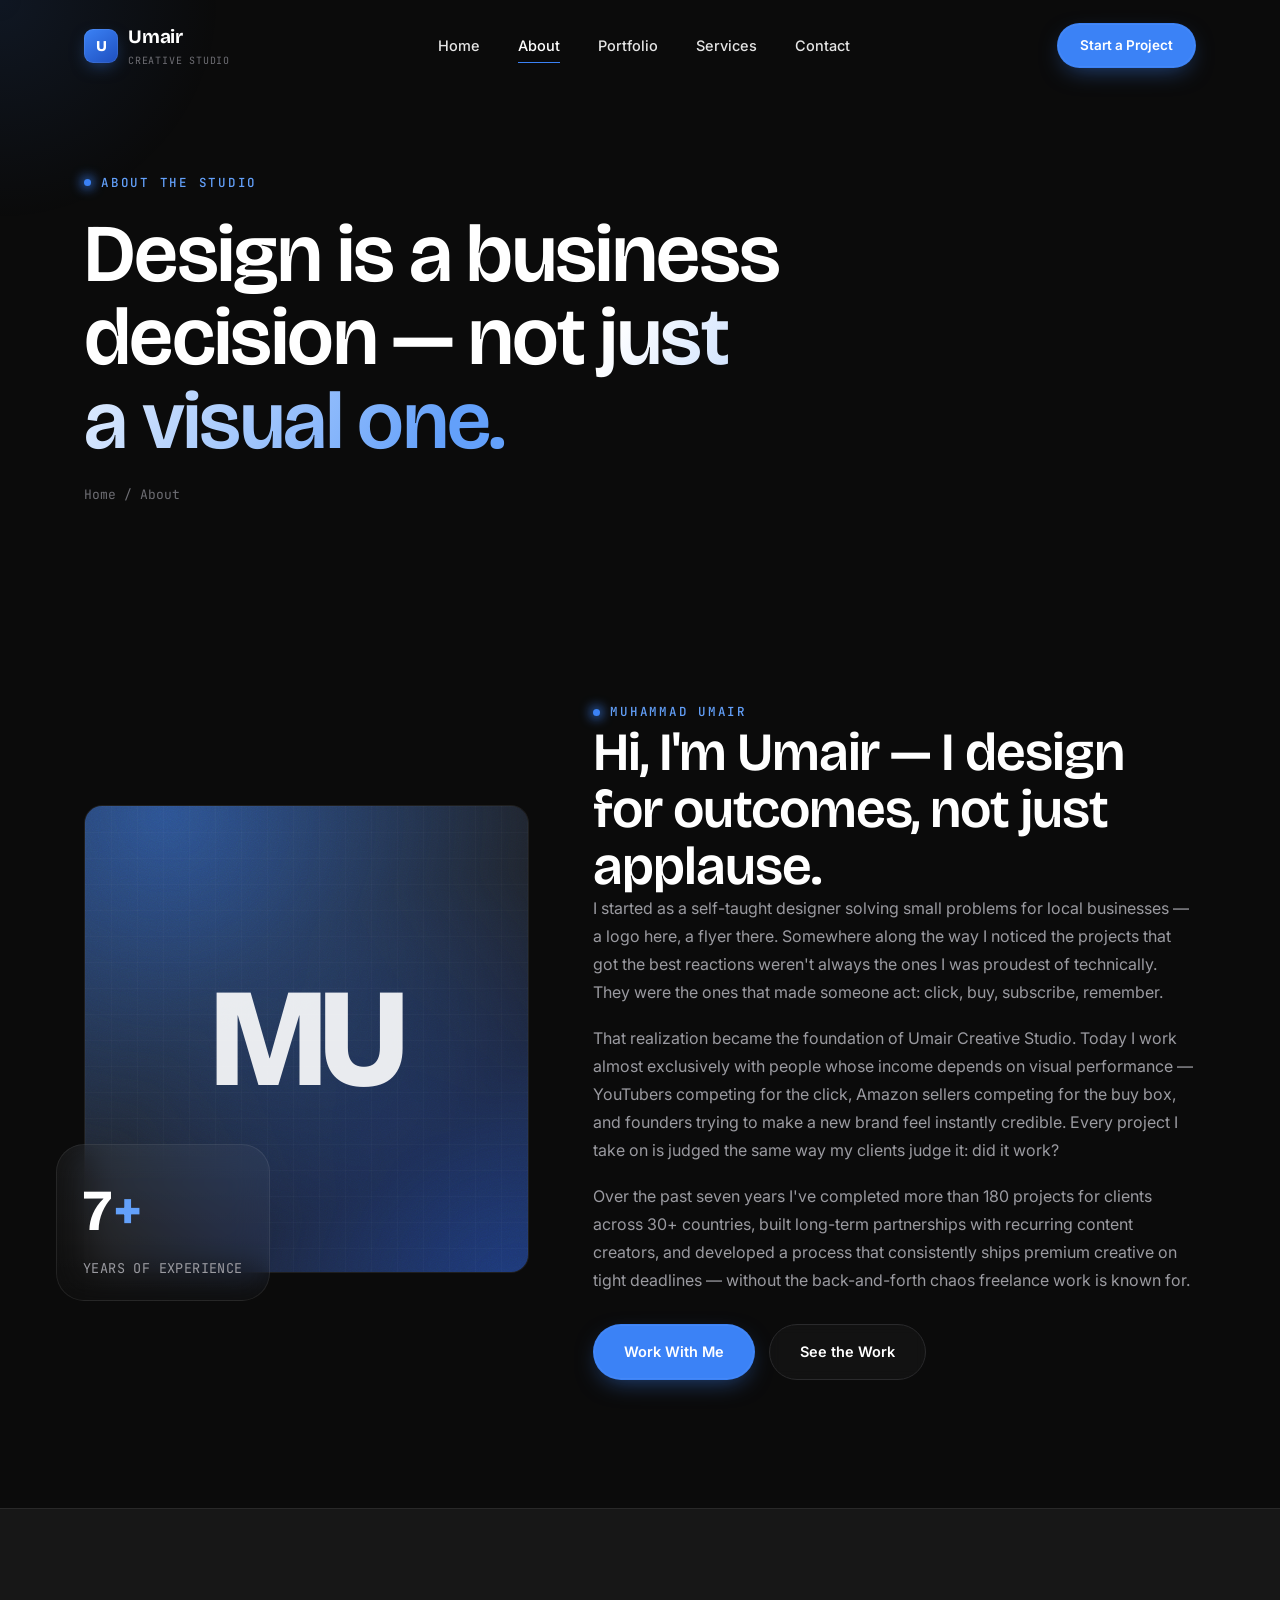
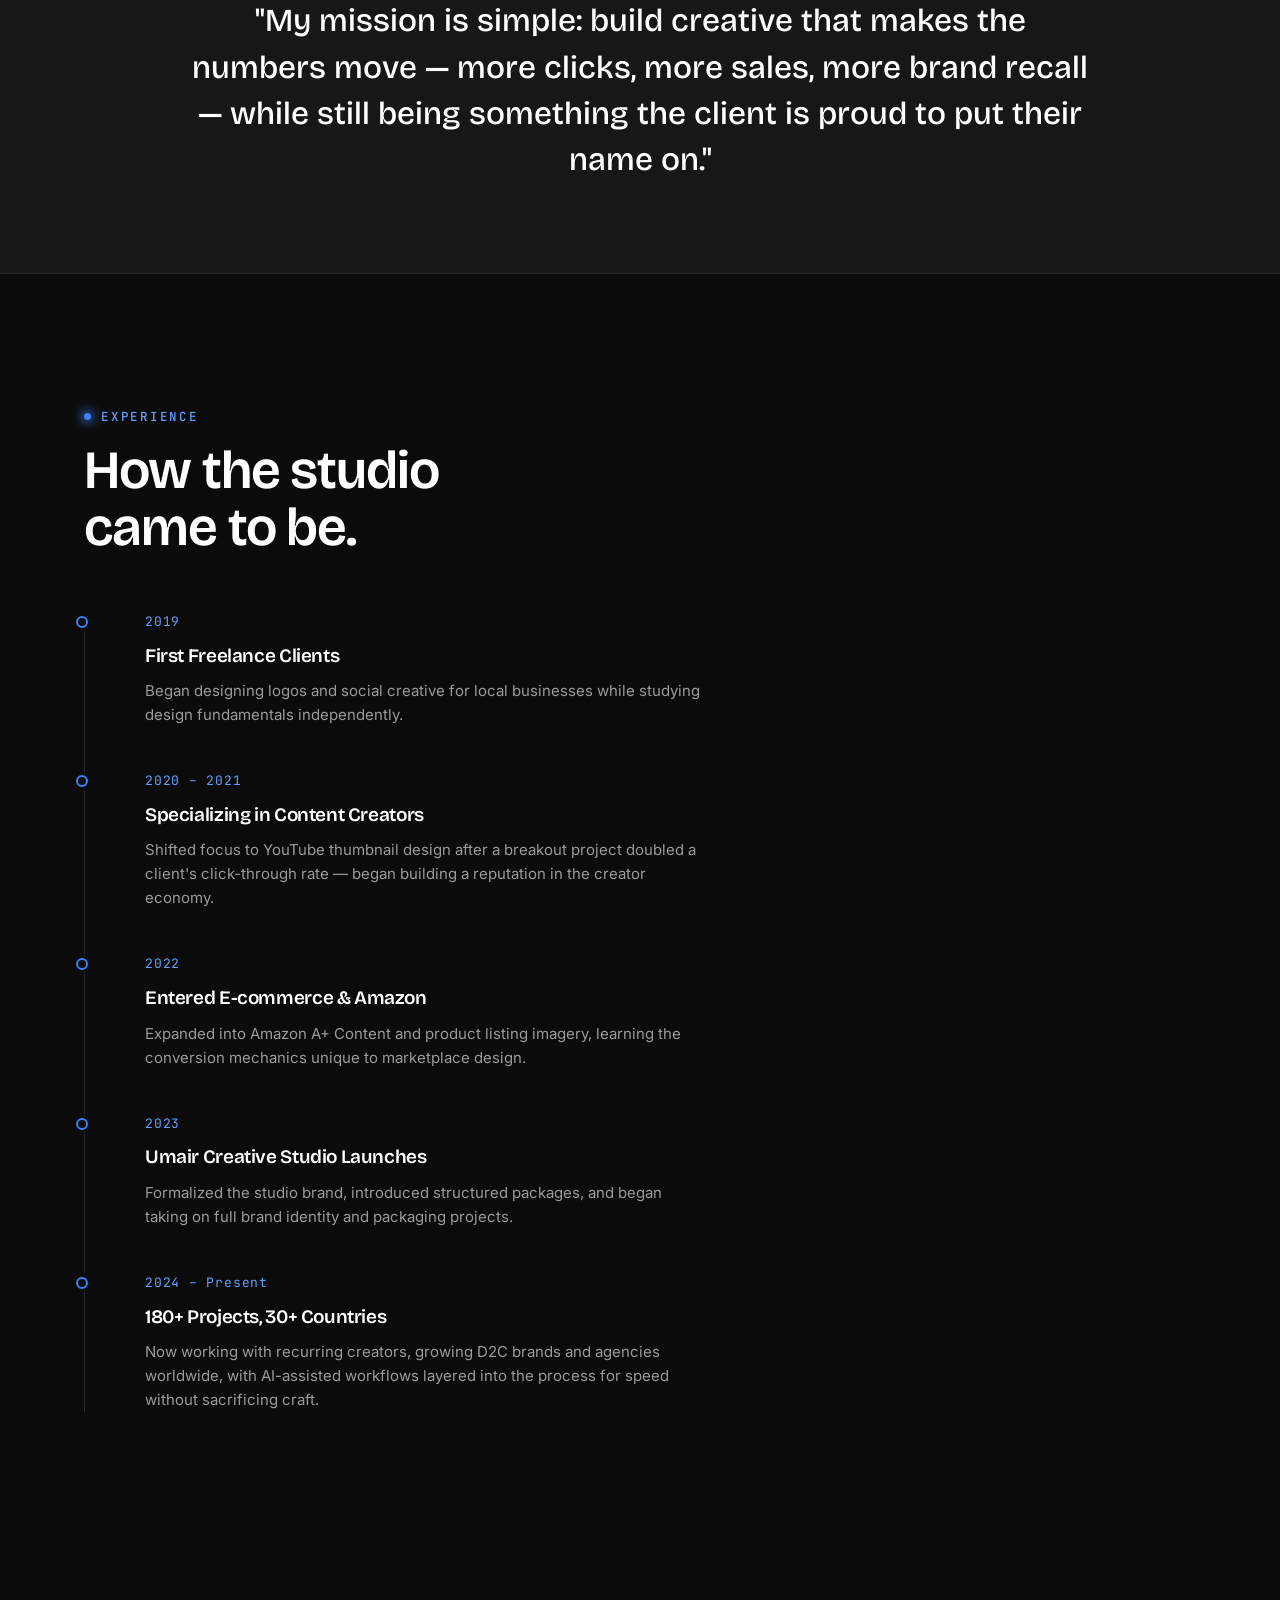
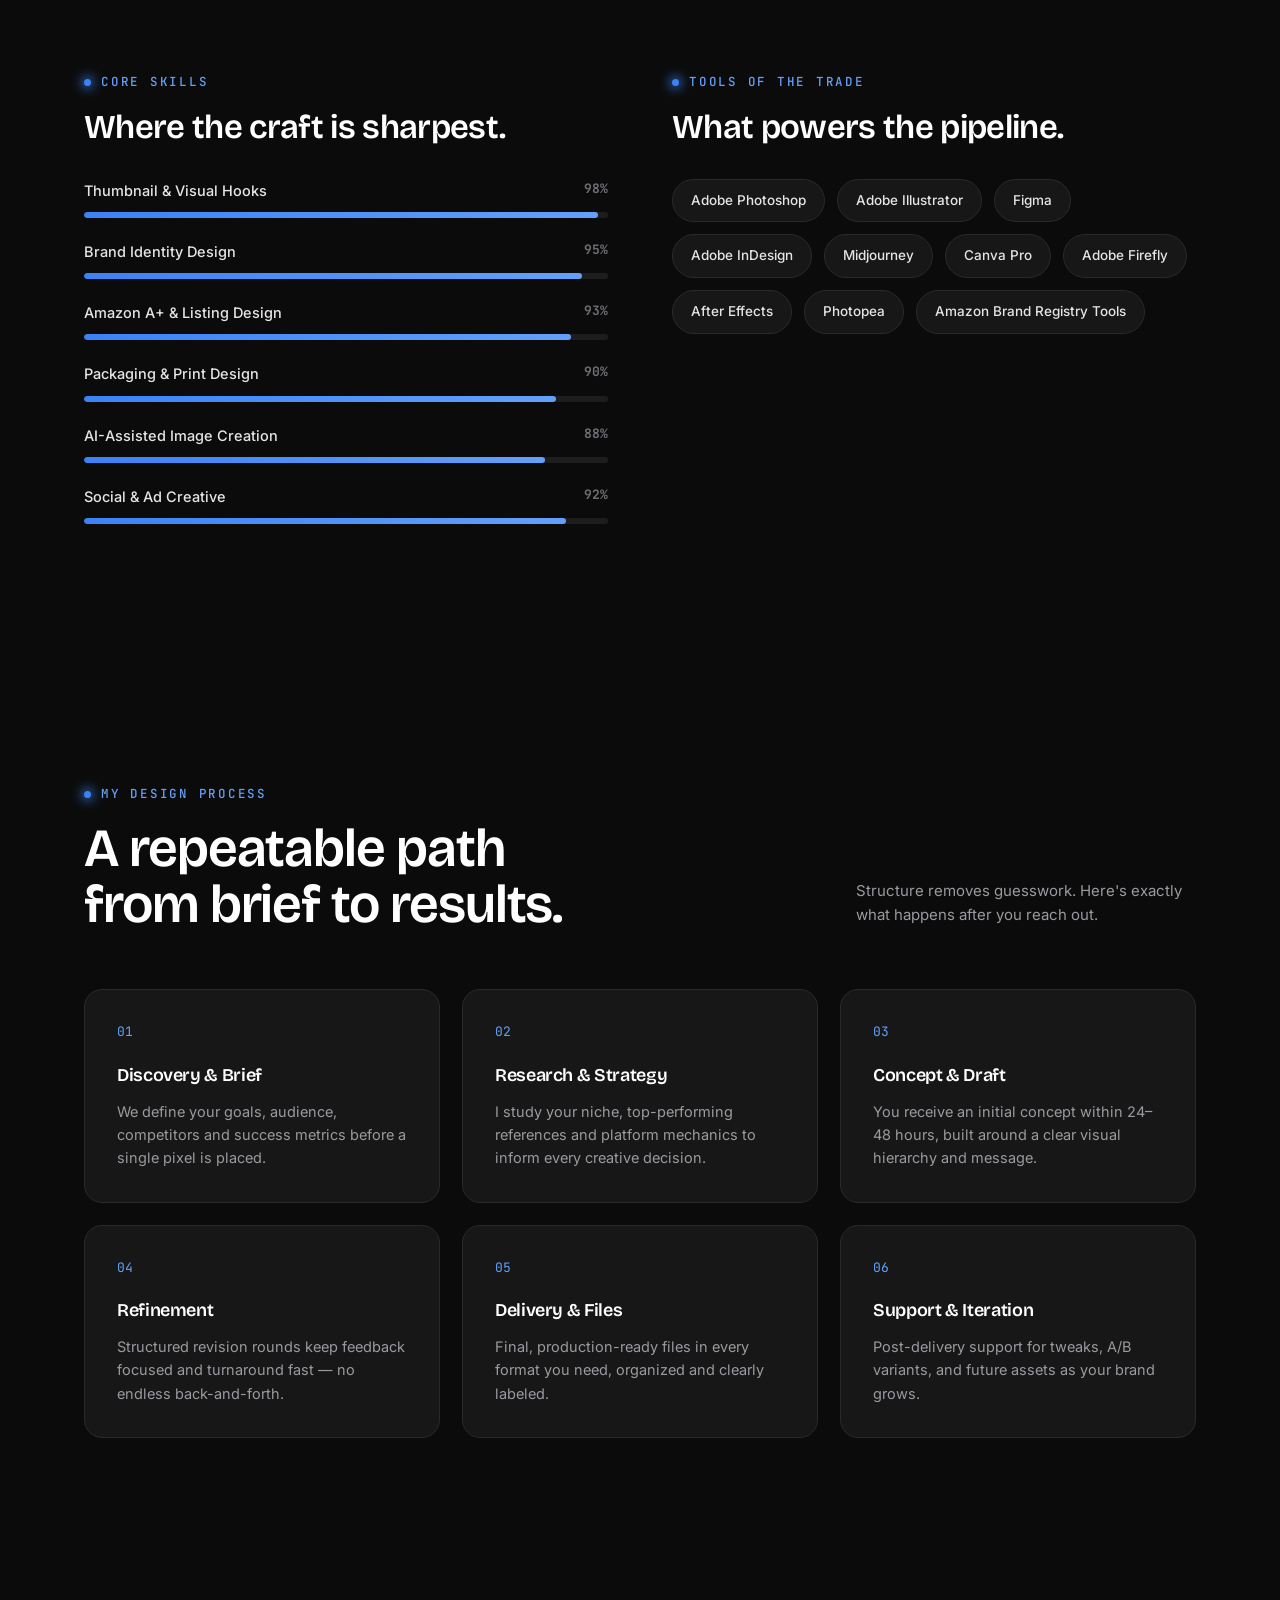
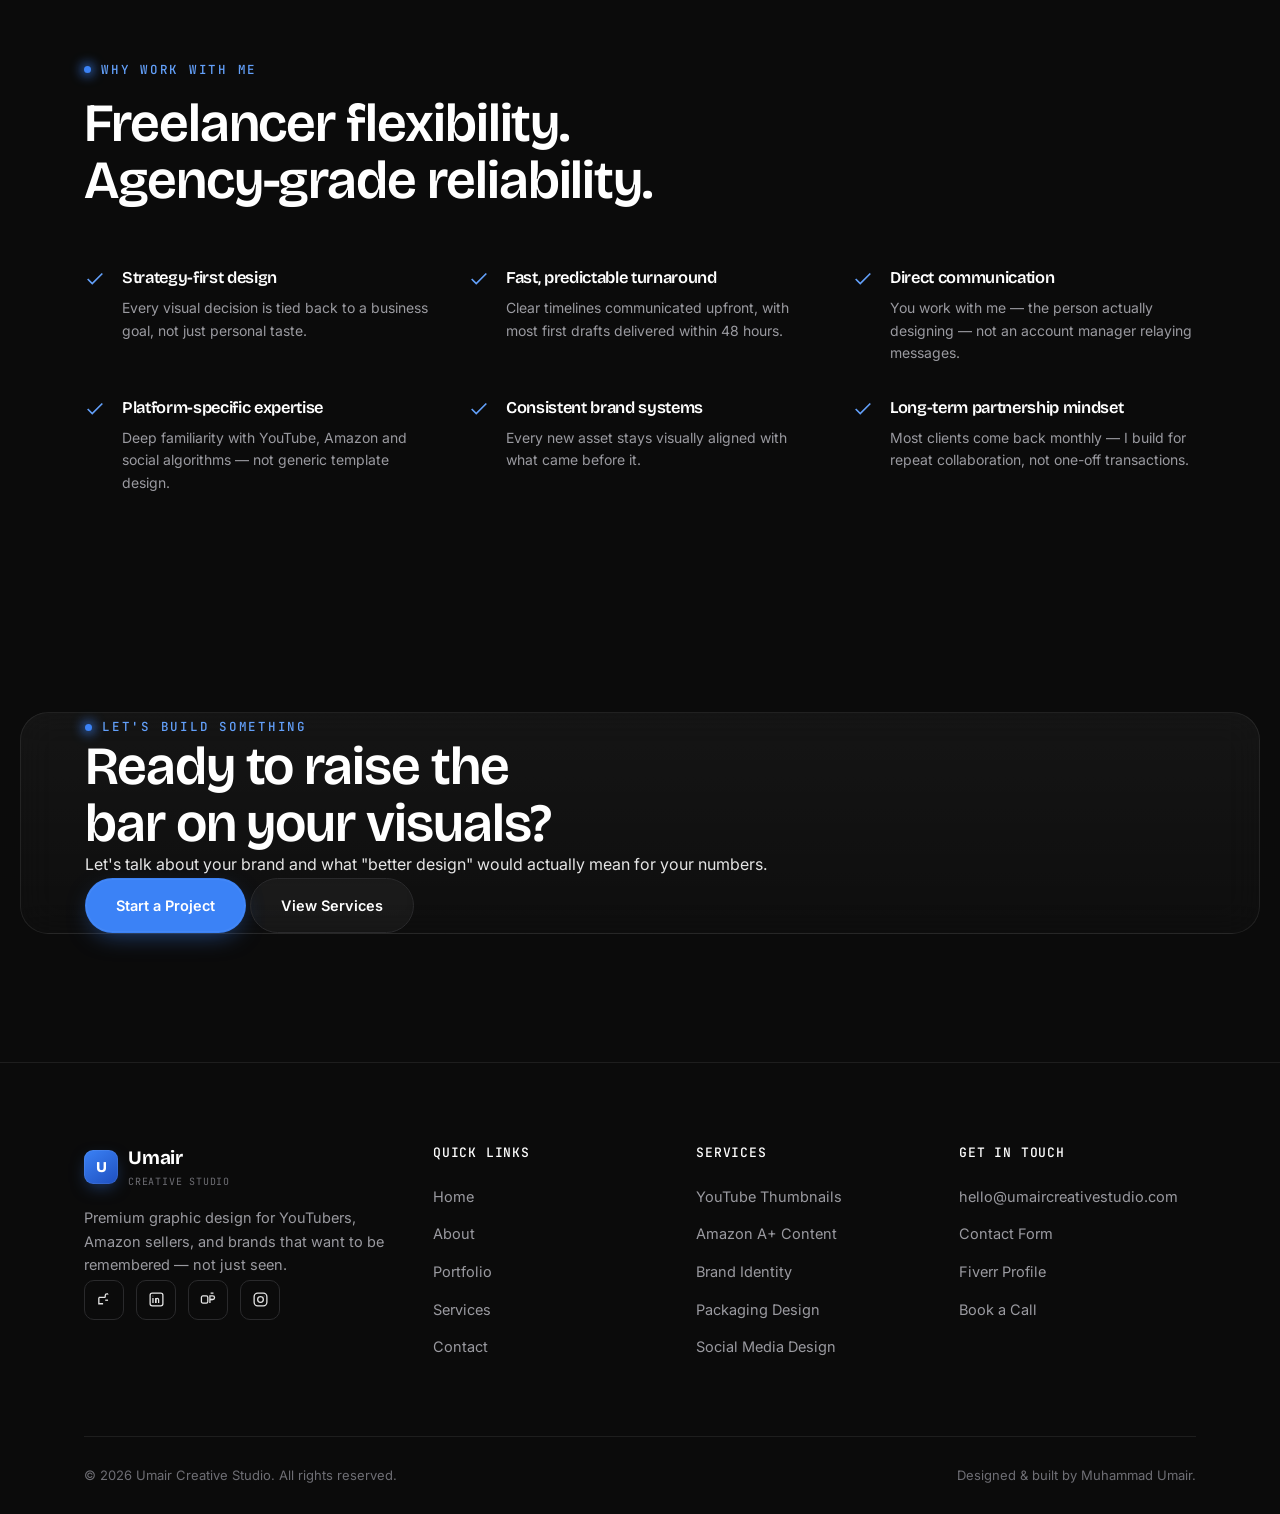
==== about.html @ 8aa2cf21 "Add files via upload" ====
<!DOCTYPE html>
<html lang="en">
<head>
<meta charset="UTF-8">
<meta name="viewport" content="width=device-width, initial-scale=1.0">
<title>About Muhammad Umair — Creative Graphic Designer | Umair Creative Studio</title>
<meta name="description" content="Meet Muhammad Umair, founder of Umair Creative Studio. Learn about his design philosophy, process, tools, and why brands, YouTubers and Amazon sellers trust him with their visual identity.">
<link rel="canonical" href="https://umaircreativestudio.com/about.html">
<meta property="og:type" content="profile">
<meta property="og:title" content="About Muhammad Umair — Umair Creative Studio">
<meta property="og:description" content="The story, process and principles behind Umair Creative Studio.">
<meta property="og:url" content="https://umaircreativestudio.com/about.html">
<meta name="twitter:card" content="summary_large_image">

<link rel="icon" href="data:image/svg+xml,<svg xmlns=%22http://www.w3.org/2000/svg%22 viewBox=%220 0 100 100%22><rect width=%22100%22 height=%22100%22 rx=%2222%22 fill=%22%230B0B0B%22/><text x=%2250%22 y=%2266%22 font-size=%2255%22 fill=%22%233B82F6%22 font-family=%22sans-serif%22 font-weight=%22800%22 text-anchor=%22middle%22>U</text></svg>">

<link rel="stylesheet" href="css/base.css">
<noscript><style>.reveal{opacity:1!important;transform:none!important;}</style></noscript>

<link rel="stylesheet" href="css/components.css">
<link rel="stylesheet" href="css/art.css">
<link rel="stylesheet" href="css/about.css">

<script type="application/ld+json">
{
  "@context": "https://schema.org",
  "@type": "Person",
  "name": "Muhammad Umair",
  "jobTitle": "Creative Graphic Designer",
  "worksFor": { "@type": "Organization", "name": "Umair Creative Studio" },
  "url": "https://umaircreativestudio.com/about.html"
}
</script>
</head>
<body>

<div class="preloader"><div class="preloader-mark">UMAIR<div class="preloader-bar"></div></div></div>
<div class="cursor-glow" aria-hidden="true"></div>

<header class="nav">
  <div class="container nav-inner">
    <a href="index.html" class="brand"><span class="brand-mark">U</span><span>Umair<small>CREATIVE STUDIO</small></span></a>
    <nav class="nav-links">
      <a href="index.html">Home</a>
      <a href="about.html" class="active">About</a>
      <a href="portfolio.html">Portfolio</a>
      <a href="services.html">Services</a>
      <a href="contact.html">Contact</a>
    </nav>
    <div class="nav-cta">
      <a href="contact.html" class="btn btn-primary btn-sm magnetic">Start a Project</a>
      <button class="nav-burger" aria-label="Open menu">
        <svg viewBox="0 0 24 24" fill="none" stroke="currentColor" stroke-width="2" width="20" height="20"><line x1="3" y1="6" x2="21" y2="6"/><line x1="3" y1="12" x2="21" y2="12"/><line x1="3" y1="18" x2="21" y2="18"/></svg>
      </button>
    </div>
  </div>
</header>

<div class="mnav">
  <button class="mnav-close" aria-label="Close menu"><svg viewBox="0 0 24 24" fill="none" stroke="currentColor" stroke-width="2" width="18" height="18"><line x1="4" y1="4" x2="20" y2="20"/><line x1="20" y1="4" x2="4" y2="20"/></svg></button>
  <a href="index.html">Home</a>
  <a href="about.html">About</a>
  <a href="portfolio.html">Portfolio</a>
  <a href="services.html">Services</a>
  <a href="contact.html">Contact</a>
  <div class="mnav-foot"><a href="contact.html" class="btn btn-primary">Start a Project</a></div>
</div>

<!-- ============ PAGE HERO ============ -->
<section class="page-hero">
  <div class="container">
    <div class="eyebrow reveal">About the Studio</div>
    <h1 class="display-1 reveal reveal-delay-1">Design is a business<br>decision <span class="grad-text">— not just<br>a visual one.</span></h1>
    <div class="breadcrumb"><a href="index.html">Home</a><span>/</span><span>About</span></div>
  </div>
</section>

<!-- ============ BIO ============ -->
<section class="section bio-section">
  <div class="container bio-grid">
    <div class="bio-visual reveal">
      <div class="bio-frame art art-blue" data-tilt>
        <div class="art-grid"></div><div class="art-noise"></div>
        <div class="bio-mono">MU</div>
      </div>
      <div class="bio-badge glass">
        <div class="stat-num">7<span>+</span></div>
        <div class="stat-label">YEARS OF EXPERIENCE</div>
      </div>
    </div>
    <div class="bio-copy">
      <div class="eyebrow reveal">Muhammad Umair</div>
      <h2 class="display-2 reveal reveal-delay-1">Hi, I'm Umair — I design<br>for outcomes, not just applause.</h2>
      <p class="reveal reveal-delay-2">I started as a self-taught designer solving small problems for local businesses — a logo here, a flyer there. Somewhere along the way I noticed the projects that got the best reactions weren't always the ones I was proudest of technically. They were the ones that made someone act: click, buy, subscribe, remember.</p>
      <p class="reveal reveal-delay-2">That realization became the foundation of Umair Creative Studio. Today I work almost exclusively with people whose income depends on visual performance — YouTubers competing for the click, Amazon sellers competing for the buy box, and founders trying to make a new brand feel instantly credible. Every project I take on is judged the same way my clients judge it: did it work?</p>
      <p class="reveal reveal-delay-3">Over the past seven years I've completed more than 180 projects for clients across 30+ countries, built long-term partnerships with recurring content creators, and developed a process that consistently ships premium creative on tight deadlines — without the back-and-forth chaos freelance work is known for.</p>
      <div class="bio-cta reveal reveal-delay-3">
        <a href="contact.html" class="btn btn-primary magnetic">Work With Me</a>
        <a href="portfolio.html" class="btn btn-ghost magnetic">See the Work</a>
      </div>
    </div>
  </div>
</section>

<!-- ============ MISSION ============ -->
<section class="section-tight mission-band">
  <div class="container">
    <p class="mission-quote reveal">"My mission is simple: build creative that makes the numbers move — more clicks, more sales, more brand recall — while still being something the client is proud to put their name on."</p>
  </div>
</section>

<!-- ============ EXPERIENCE TIMELINE ============ -->
<section class="section">
  <div class="container">
    <div class="head-row">
      <div class="head-copy">
        <div class="eyebrow reveal">Experience</div>
        <h2 class="display-2 reveal">How the studio<br>came to be.</h2>
      </div>
    </div>
    <div class="timeline">
      <div class="tl-item reveal">
        <div class="tl-year">2019</div>
        <div class="tl-body"><h4>First Freelance Clients</h4><p>Began designing logos and social creative for local businesses while studying design fundamentals independently.</p></div>
      </div>
      <div class="tl-item reveal reveal-delay-1">
        <div class="tl-year">2020 – 2021</div>
        <div class="tl-body"><h4>Specializing in Content Creators</h4><p>Shifted focus to YouTube thumbnail design after a breakout project doubled a client's click-through rate — began building a reputation in the creator economy.</p></div>
      </div>
      <div class="tl-item reveal reveal-delay-2">
        <div class="tl-year">2022</div>
        <div class="tl-body"><h4>Entered E-commerce &amp; Amazon</h4><p>Expanded into Amazon A+ Content and product listing imagery, learning the conversion mechanics unique to marketplace design.</p></div>
      </div>
      <div class="tl-item reveal reveal-delay-3">
        <div class="tl-year">2023</div>
        <div class="tl-body"><h4>Umair Creative Studio Launches</h4><p>Formalized the studio brand, introduced structured packages, and began taking on full brand identity and packaging projects.</p></div>
      </div>
      <div class="tl-item reveal">
        <div class="tl-year">2024 – Present</div>
        <div class="tl-body"><h4>180+ Projects, 30+ Countries</h4><p>Now working with recurring creators, growing D2C brands and agencies worldwide, with AI-assisted workflows layered into the process for speed without sacrificing craft.</p></div>
      </div>
    </div>
  </div>
</section>

<!-- ============ SKILLS ============ -->
<section class="section skills-section">
  <div class="container skills-grid">
    <div class="reveal">
      <div class="eyebrow">Core Skills</div>
      <h2 class="display-3" style="margin-top:14px;">Where the craft is sharpest.</h2>
      <div class="skill-bars">
        <div class="skill-row"><span>Thumbnail &amp; Visual Hooks</span><b>98%</b><div class="bar-track"><div class="bar-fill" data-bar="98"></div></div></div>
        <div class="skill-row"><span>Brand Identity Design</span><b>95%</b><div class="bar-track"><div class="bar-fill" data-bar="95"></div></div></div>
        <div class="skill-row"><span>Amazon A+ &amp; Listing Design</span><b>93%</b><div class="bar-track"><div class="bar-fill" data-bar="93"></div></div></div>
        <div class="skill-row"><span>Packaging &amp; Print Design</span><b>90%</b><div class="bar-track"><div class="bar-fill" data-bar="90"></div></div></div>
        <div class="skill-row"><span>AI-Assisted Image Creation</span><b>88%</b><div class="bar-track"><div class="bar-fill" data-bar="88"></div></div></div>
        <div class="skill-row"><span>Social &amp; Ad Creative</span><b>92%</b><div class="bar-track"><div class="bar-fill" data-bar="92"></div></div></div>
      </div>
    </div>
    <div class="reveal reveal-delay-1">
      <div class="eyebrow">Tools of the Trade</div>
      <h2 class="display-3" style="margin-top:14px;">What powers the pipeline.</h2>
      <div class="tools-grid">
        <div class="tool-pill">Adobe Photoshop</div>
        <div class="tool-pill">Adobe Illustrator</div>
        <div class="tool-pill">Figma</div>
        <div class="tool-pill">Adobe InDesign</div>
        <div class="tool-pill">Midjourney</div>
        <div class="tool-pill">Canva Pro</div>
        <div class="tool-pill">Adobe Firefly</div>
        <div class="tool-pill">After Effects</div>
        <div class="tool-pill">Photopea</div>
        <div class="tool-pill">Amazon Brand Registry Tools</div>
      </div>
    </div>
  </div>
</section>

<!-- ============ PROCESS ============ -->
<section class="section process-section">
  <div class="container">
    <div class="head-row">
      <div class="head-copy">
        <div class="eyebrow reveal">My Design Process</div>
        <h2 class="display-2 reveal">A repeatable path<br>from brief to results.</h2>
      </div>
      <p class="head-side reveal">Structure removes guesswork. Here's exactly what happens after you reach out.</p>
    </div>
    <div class="process-grid">
      <div class="process-card reveal">
        <div class="process-num">01</div>
        <h4>Discovery &amp; Brief</h4>
        <p>We define your goals, audience, competitors and success metrics before a single pixel is placed.</p>
      </div>
      <div class="process-card reveal reveal-delay-1">
        <div class="process-num">02</div>
        <h4>Research &amp; Strategy</h4>
        <p>I study your niche, top-performing references and platform mechanics to inform every creative decision.</p>
      </div>
      <div class="process-card reveal reveal-delay-2">
        <div class="process-num">03</div>
        <h4>Concept &amp; Draft</h4>
        <p>You receive an initial concept within 24–48 hours, built around a clear visual hierarchy and message.</p>
      </div>
      <div class="process-card reveal reveal-delay-3">
        <div class="process-num">04</div>
        <h4>Refinement</h4>
        <p>Structured revision rounds keep feedback focused and turnaround fast — no endless back-and-forth.</p>
      </div>
      <div class="process-card reveal">
        <div class="process-num">05</div>
        <h4>Delivery &amp; Files</h4>
        <p>Final, production-ready files in every format you need, organized and clearly labeled.</p>
      </div>
      <div class="process-card reveal reveal-delay-1">
        <div class="process-num">06</div>
        <h4>Support &amp; Iteration</h4>
        <p>Post-delivery support for tweaks, A/B variants, and future assets as your brand grows.</p>
      </div>
    </div>
  </div>
</section>

<!-- ============ WHY WORK WITH ME ============ -->
<section class="section-tight why-band">
  <div class="container">
    <div class="head-row">
      <div class="head-copy">
        <div class="eyebrow reveal">Why Work With Me</div>
        <h2 class="display-2 reveal">Freelancer flexibility.<br>Agency-grade reliability.</h2>
      </div>
    </div>
    <div class="why-grid">
      <div class="why-item reveal">
        <svg viewBox="0 0 24 24" fill="none" stroke="currentColor" stroke-width="1.8"><path d="M20 6L9 17l-5-5"/></svg>
        <div><h4>Strategy-first design</h4><p>Every visual decision is tied back to a business goal, not just personal taste.</p></div>
      </div>
      <div class="why-item reveal reveal-delay-1">
        <svg viewBox="0 0 24 24" fill="none" stroke="currentColor" stroke-width="1.8"><path d="M20 6L9 17l-5-5"/></svg>
        <div><h4>Fast, predictable turnaround</h4><p>Clear timelines communicated upfront, with most first drafts delivered within 48 hours.</p></div>
      </div>
      <div class="why-item reveal reveal-delay-2">
        <svg viewBox="0 0 24 24" fill="none" stroke="currentColor" stroke-width="1.8"><path d="M20 6L9 17l-5-5"/></svg>
        <div><h4>Direct communication</h4><p>You work with me — the person actually designing — not an account manager relaying messages.</p></div>
      </div>
      <div class="why-item reveal">
        <svg viewBox="0 0 24 24" fill="none" stroke="currentColor" stroke-width="1.8"><path d="M20 6L9 17l-5-5"/></svg>
        <div><h4>Platform-specific expertise</h4><p>Deep familiarity with YouTube, Amazon and social algorithms — not generic template design.</p></div>
      </div>
      <div class="why-item reveal reveal-delay-1">
        <svg viewBox="0 0 24 24" fill="none" stroke="currentColor" stroke-width="1.8"><path d="M20 6L9 17l-5-5"/></svg>
        <div><h4>Consistent brand systems</h4><p>Every new asset stays visually aligned with what came before it.</p></div>
      </div>
      <div class="why-item reveal reveal-delay-2">
        <svg viewBox="0 0 24 24" fill="none" stroke="currentColor" stroke-width="1.8"><path d="M20 6L9 17l-5-5"/></svg>
        <div><h4>Long-term partnership mindset</h4><p>Most clients come back monthly — I build for repeat collaboration, not one-off transactions.</p></div>
      </div>
    </div>
  </div>
</section>

<!-- ============ CONTACT CTA ============ -->
<section class="section cta-band">
  <div class="container cta-panel glass reveal">
    <div class="cta-panel-copy">
      <div class="eyebrow">Let's Build Something</div>
      <h2 class="display-2">Ready to raise the<br>bar on your visuals?</h2>
      <p>Let's talk about your brand and what "better design" would actually mean for your numbers.</p>
    </div>
    <div class="cta-panel-actions">
      <a href="contact.html" class="btn btn-primary magnetic">Start a Project</a>
      <a href="services.html" class="btn btn-ghost magnetic">View Services</a>
    </div>
  </div>
</section>

<footer class="footer">
  <div class="container">
    <div class="footer-top">
      <div class="footer-brand">
        <a href="index.html" class="brand"><span class="brand-mark">U</span><span>Umair<small>CREATIVE STUDIO</small></span></a>
        <p>Premium graphic design for YouTubers, Amazon sellers, and brands that want to be remembered — not just seen.</p>
        <div class="footer-social">
          <a href="#" class="social-btn" aria-label="Fiverr"><svg viewBox="0 0 24 24" fill="none" stroke="currentColor" stroke-width="1.8"><path d="M4 9h9M4 9v9h6"/><path d="M13 9V6.5A2.5 2.5 0 0 1 15.5 4H17"/><circle cx="17" cy="4.6" r="0.6" fill="currentColor" stroke="none"/><path d="M13 13h4"/></svg></a>
          <a href="#" class="social-btn" aria-label="LinkedIn"><svg viewBox="0 0 24 24" fill="none" stroke="currentColor" stroke-width="1.8"><rect x="3" y="3" width="18" height="18" rx="3"/><line x1="7" y1="10" x2="7" y2="17"/><circle cx="7" cy="7" r="0.6" fill="currentColor" stroke="none"/><path d="M11 17v-4.5a2 2 0 0 1 4 0V17"/><line x1="11" y1="10" x2="11" y2="17"/></svg></a>
          <a href="#" class="social-btn" aria-label="Behance"><svg viewBox="0 0 24 24" fill="none" stroke="currentColor" stroke-width="1.8"><rect x="2" y="7" width="9" height="10" rx="2"/><path d="M14 17V7h4a2.5 2.5 0 0 1 0 5h-4"/><path d="M14 12h3.5"/><path d="M15 3h4"/></svg></a>
          <a href="#" class="social-btn" aria-label="Instagram"><svg viewBox="0 0 24 24" fill="none" stroke="currentColor" stroke-width="1.8"><rect x="3" y="3" width="18" height="18" rx="5"/><circle cx="12" cy="12" r="4"/><circle cx="17" cy="7" r="0.6" fill="currentColor" stroke="none"/></svg></a>
        </div>
      </div>
      <div>
        <h5>Quick Links</h5>
        <ul class="footer-links">
          <li><a href="index.html">Home</a></li>
          <li><a href="about.html">About</a></li>
          <li><a href="portfolio.html">Portfolio</a></li>
          <li><a href="services.html">Services</a></li>
          <li><a href="contact.html">Contact</a></li>
        </ul>
      </div>
      <div>
        <h5>Services</h5>
        <ul class="footer-links">
          <li><a href="services.html#thumbnails">YouTube Thumbnails</a></li>
          <li><a href="services.html#aplus">Amazon A+ Content</a></li>
          <li><a href="services.html#identity">Brand Identity</a></li>
          <li><a href="services.html#packaging">Packaging Design</a></li>
          <li><a href="services.html#social">Social Media Design</a></li>
        </ul>
      </div>
      <div>
        <h5>Get in Touch</h5>
        <ul class="footer-links">
          <li><a href="mailto:hello@umaircreativestudio.com">hello@umaircreativestudio.com</a></li>
          <li><a href="contact.html">Contact Form</a></li>
          <li><a href="#">Fiverr Profile</a></li>
          <li><a href="#">Book a Call</a></li>
        </ul>
      </div>
    </div>
    <div class="footer-bottom">
      <p>© 2026 Umair Creative Studio. All rights reserved.</p>
      <p>Designed &amp; built by Muhammad Umair.</p>
    </div>
  </div>
</footer>

<button class="to-top" aria-label="Back to top"><svg viewBox="0 0 24 24" fill="none" stroke="currentColor" stroke-width="2"><line x1="12" y1="19" x2="12" y2="5"/><polyline points="5 12 12 5 19 12"/></svg></button>

<script src="js/main.js"></script>
</body>
</html>
---- css/base.css ----
/* ============================================================
   UMAIR CREATIVE STUDIO — DESIGN SYSTEM
   Tokens, resets, typography, shared primitives
   ============================================================ */

@import url('https://fonts.googleapis.com/css2?family=Bricolage+Grotesque:opsz,wght@12..96,400;12..96,500;12..96,600;12..96,700;12..96,800&family=Inter:wght@400;500;600;700&family=JetBrains+Mono:wght@400;500&display=swap');

:root{
  /* --- Brand palette (brief-specified) --- */
  --black: #0B0B0B;
  --surface: #171717;
  --surface-2: #1D1D1E;
  --surface-3: #232325;
  --line: #2A2A2C;
  --line-soft: rgba(255,255,255,0.08);
  --accent: #3B82F6;
  --accent-light: #63A0FA;
  --accent-dim: rgba(59,130,246,0.16);
  --white: #FFFFFF;
  --gray: #E5E5E5;
  --muted: #9A9AA0;
  --muted-2: #6E6E74;

  /* --- Type --- */
  --f-display: 'Bricolage Grotesque', 'Inter', sans-serif;
  --f-body: 'Inter', -apple-system, BlinkMacSystemFont, sans-serif;
  --f-mono: 'JetBrains Mono', monospace;

  /* --- Motion --- */
  --ease: cubic-bezier(0.16, 1, 0.3, 1);
  --ease-soft: cubic-bezier(0.4, 0, 0.2, 1);
  --dur-fast: 0.25s;
  --dur-med: 0.55s;
  --dur-slow: 0.9s;

  /* --- Layout --- */
  --container: 1240px;
  --gutter: clamp(24px, 5vw, 72px);
  --radius-s: 10px;
  --radius-m: 18px;
  --radius-l: 28px;
}

*, *::before, *::after{ box-sizing: border-box; }
html{ scroll-behavior: smooth; }
html.no-smooth{ scroll-behavior: auto; }

body{
  margin:0;
  background: var(--black);
  color: var(--gray);
  font-family: var(--f-body);
  font-size: 16px;
  line-height: 1.6;
  -webkit-font-smoothing: antialiased;
  -moz-osx-font-smoothing: grayscale;
  overflow-x: hidden;
}

img, svg{ display:block; max-width:100%; }
a{ color:inherit; text-decoration:none; }
ul, li{ list-style:none; margin:0; padding:0; }
button{ font-family:inherit; cursor:pointer; }
input, textarea, select{ font-family:inherit; }

h1,h2,h3,h4,h5{
  font-family: var(--f-display);
  color: var(--white);
  margin: 0;
  font-weight: 600;
  letter-spacing: -0.02em;
}

p{ margin:0; }

::selection{ background: var(--accent); color: var(--white); }

::-webkit-scrollbar{ width:10px; }
::-webkit-scrollbar-track{ background: var(--black); }
::-webkit-scrollbar-thumb{ background: var(--surface-3); border-radius:10px; }
::-webkit-scrollbar-thumb:hover{ background: var(--accent); }

:focus-visible{
  outline: 2px solid var(--accent);
  outline-offset: 3px;
  border-radius: 4px;
}

.container{
  width: 100%;
  max-width: var(--container);
  margin: 0 auto;
  padding: 0 var(--gutter);
}

.eyebrow{
  font-family: var(--f-mono);
  font-size: 12.5px;
  letter-spacing: 0.14em;
  text-transform: uppercase;
  color: var(--accent-light);
  display: inline-flex;
  align-items: center;
  gap: 10px;
  font-weight: 500;
}
.eyebrow::before{
  content:'';
  width: 7px; height: 7px;
  border-radius: 50%;
  background: var(--accent);
  box-shadow: 0 0 12px 2px var(--accent);
}

.section{ padding: clamp(80px, 10vw, 140px) 0; position: relative; }
.section-tight{ padding: clamp(56px, 7vw, 96px) 0; }

.grad-text{
  background: linear-gradient(120deg, var(--white) 30%, var(--accent-light) 90%);
  -webkit-background-clip: text;
  background-clip: text;
  color: transparent;
}

.hairline{ height:1px; width:100%; background: var(--line-soft); border:0; }

@media (prefers-reduced-motion: reduce){
  *{ animation-duration: 0.01ms !important; animation-iteration-count: 1 !important; transition-duration: 0.01ms !important; scroll-behavior: auto !important; }
}
---- css/components.css ----
/* ============================================================
   COMPONENTS
   ============================================================ */

/* --- Preloader --- */
.preloader{
  position: fixed; inset:0; z-index: 9999;
  background: var(--black);
  display:flex; align-items:center; justify-content:center;
  transition: opacity 0.7s var(--ease), visibility 0.7s var(--ease);
}
.preloader.done{ opacity:0; visibility:hidden; pointer-events:none; }
.preloader-mark{
  font-family: var(--f-display);
  font-size: 15px;
  letter-spacing: 0.05em;
  color: var(--white);
  display:flex; align-items:center; gap:14px;
}
.preloader-bar{
  width: 160px; height: 2px; background: var(--line);
  overflow:hidden; border-radius: 2px;
}
.preloader-bar::after{
  content:''; display:block; height:100%; width:40%;
  background: linear-gradient(90deg, transparent, var(--accent), transparent);
  animation: preload-sweep 1.1s ease-in-out infinite;
}
@keyframes preload-sweep{
  0%{ transform: translateX(-120%); }
  100%{ transform: translateX(360%); }
}

/* --- Cursor glow (desktop signature detail) --- */
.cursor-glow{
  position: fixed; top:0; left:0;
  width: 480px; height: 480px;
  border-radius: 50%;
  pointer-events: none;
  transform: translate(-50%,-50%);
  background: radial-gradient(circle, rgba(59,130,246,0.10) 0%, rgba(59,130,246,0) 65%);
  z-index: 2; will-change: transform;
  transition: opacity 0.4s ease;
}
@media (hover:none), (pointer:coarse){ .cursor-glow{ display:none; } }

/* --- Navigation --- */
.nav{
  position: fixed; top:0; left:0; right:0; z-index: 1000;
  padding: 22px 0;
  transition: background var(--dur-fast) var(--ease), padding var(--dur-fast) var(--ease), border-color var(--dur-fast) var(--ease);
  border-bottom: 1px solid transparent;
}
.nav.scrolled{
  padding: 14px 0;
  background: rgba(11,11,11,0.72);
  backdrop-filter: blur(16px) saturate(140%);
  -webkit-backdrop-filter: blur(16px) saturate(140%);
  border-bottom: 1px solid var(--line-soft);
}
.nav-inner{ display:flex; align-items:center; justify-content:space-between; gap: 24px; }

.brand{
  font-family: var(--f-display);
  font-weight: 700;
  font-size: 19px;
  color: var(--white);
  letter-spacing: -0.01em;
  display:flex; align-items:center; gap:10px;
}
.brand-mark{
  width: 34px; height: 34px; border-radius: 9px;
  background: linear-gradient(145deg, var(--accent), #1E4FBF);
  display:flex; align-items:center; justify-content:center;
  font-size: 15px; font-weight: 800; color: var(--white);
  box-shadow: 0 0 0 1px rgba(255,255,255,0.08) inset, 0 6px 18px -6px rgba(59,130,246,0.6);
}
.brand small{ display:block; font-family: var(--f-mono); font-weight:400; font-size:10px; color: var(--muted-2); letter-spacing: 0.08em; margin-top:1px; }

.nav-links{ display:flex; align-items:center; gap: 38px; }
.nav-links a{
  font-size: 14.5px; font-weight:500; color: var(--gray);
  position: relative; padding: 4px 0;
  transition: color var(--dur-fast);
}
.nav-links a::after{
  content:''; position:absolute; left:0; bottom:-2px; height:1px; width:0;
  background: var(--accent); transition: width var(--dur-fast) var(--ease);
}
.nav-links a:hover, .nav-links a.active{ color: var(--white); }
.nav-links a:hover::after, .nav-links a.active::after{ width:100%; }

.nav-cta{ display:flex; align-items:center; gap:18px; }
.nav-burger{ display:none; }

/* --- Buttons --- */
.btn{
  display:inline-flex; align-items:center; justify-content:center; gap:10px;
  font-family: var(--f-body); font-weight:600; font-size:14.5px;
  padding: 15px 30px; border-radius: 100px; border:1px solid transparent;
  cursor:pointer; white-space:nowrap; position:relative; overflow:hidden;
  transition: transform var(--dur-fast) var(--ease), box-shadow var(--dur-fast) var(--ease), border-color var(--dur-fast), background var(--dur-fast);
}
.btn:active{ transform: scale(0.97); }

.btn-primary{
  background: var(--accent); color: var(--white);
  box-shadow: 0 8px 24px -8px rgba(59,130,246,0.55), 0 0 0 1px rgba(255,255,255,0.05) inset;
}
.btn-primary:hover{ box-shadow: 0 10px 32px -6px rgba(59,130,246,0.75), 0 0 0 1px rgba(255,255,255,0.08) inset; transform: translateY(-2px); }

.btn-ghost{
  background: rgba(255,255,255,0.03); color: var(--white);
  border-color: var(--line);
  backdrop-filter: blur(6px);
}
.btn-ghost:hover{ border-color: var(--accent); background: var(--accent-dim); transform: translateY(-2px); }

.btn-sm{ padding: 11px 22px; font-size:13.5px; }
.btn-block{ width:100%; }
.btn svg{ width:16px; height:16px; }

.link-arrow{
  display:inline-flex; align-items:center; gap:8px;
  font-weight:600; font-size: 14.5px; color: var(--white);
}
.link-arrow svg{ width:15px; height:15px; transition: transform var(--dur-fast) var(--ease); }
.link-arrow:hover svg{ transform: translateX(5px); }
.link-arrow::after{ content:''; }

/* --- Glass panel --- */
.glass{
  background: linear-gradient(180deg, rgba(255,255,255,0.045), rgba(255,255,255,0.015));
  border: 1px solid var(--line-soft);
  backdrop-filter: blur(18px);
  -webkit-backdrop-filter: blur(18px);
  border-radius: var(--radius-l);
}

/* --- Badge / pill --- */
.pill{
  display:inline-flex; align-items:center; gap:8px;
  font-size: 12.5px; font-weight:600; color: var(--gray);
  padding: 8px 16px; border-radius: 100px;
  border: 1px solid var(--line); background: rgba(255,255,255,0.02);
}

/* --- Section heading pattern --- */
.head-row{
  display:flex; align-items:flex-end; justify-content:space-between; gap: 40px;
  margin-bottom: 56px;
}
.head-row h2{ margin-top:14px; }
.head-copy{ max-width:640px; }
.head-side{ max-width: 340px; color: var(--muted); font-size:15px; padding-bottom:6px; }

.display-1{ font-size: clamp(40px, 6.4vw, 84px); line-height:1.02; }
.display-2{ font-size: clamp(32px, 4.2vw, 54px); line-height:1.06; }
.display-3{ font-size: clamp(24px, 2.6vw, 34px); line-height:1.18; }

/* --- Cards --- */
.card{
  background: var(--surface);
  border: 1px solid var(--line);
  border-radius: var(--radius-m);
  padding: 34px;
  transition: transform var(--dur-med) var(--ease), border-color var(--dur-fast), background var(--dur-fast);
}
.card:hover{ border-color: rgba(59,130,246,0.4); transform: translateY(-6px); }

.icon-tile{
  width: 52px; height:52px; border-radius: 14px;
  background: var(--accent-dim);
  display:flex; align-items:center; justify-content:center;
  color: var(--accent-light); margin-bottom: 22px;
}
.icon-tile svg{ width:24px; height:24px; }

/* --- Stat block --- */
.stat{ display:flex; flex-direction:column; gap:6px; }
.stat-num{
  font-family: var(--f-display); font-weight:700;
  font-size: clamp(36px, 4.6vw, 58px); color: var(--white);
  letter-spacing:-0.02em; display:flex; align-items:baseline; gap:2px;
}
.stat-num span{ color: var(--accent-light); }
.stat-label{ font-size: 13.5px; color: var(--muted); font-family: var(--f-mono); letter-spacing: 0.03em; }

/* --- Marquee --- */
.marquee{
  display:flex; overflow:hidden; -webkit-mask-image: linear-gradient(90deg, transparent, #000 8%, #000 92%, transparent);
  mask-image: linear-gradient(90deg, transparent, #000 8%, #000 92%, transparent);
}
.marquee-track{ display:flex; gap: 56px; animation: marquee 32s linear infinite; padding-right:56px; flex-shrink:0; }
.marquee:hover .marquee-track{ animation-play-state: paused; }
@keyframes marquee{ from{ transform: translateX(0); } to{ transform: translateX(-50%); } }
.marquee-item{ font-family: var(--f-mono); font-size: 14px; color: var(--muted-2); white-space:nowrap; display:flex; align-items:center; gap:10px; }
.marquee-item b{ color: var(--muted); font-weight:500; }
.marquee-dot{ width:5px; height:5px; border-radius:50%; background: var(--accent); opacity:0.6; }

/* --- Footer --- */
.footer{ border-top: 1px solid var(--line-soft); padding: 80px 0 28px; }
.footer-top{ display:grid; grid-template-columns: 1.4fr 1fr 1fr 1.1fr; gap: 48px; margin-bottom: 64px; }
.footer-brand p{ color: var(--muted); font-size:14.5px; margin-top:16px; max-width: 300px; }
.footer h5{ font-size: 13px; color: var(--white); font-family: var(--f-mono); letter-spacing:0.06em; text-transform:uppercase; margin-bottom:20px; font-weight:500; }
.footer-links li{ margin-bottom:12px; }
.footer-links a{ font-size:14.5px; color: var(--muted); transition: color var(--dur-fast); }
.footer-links a:hover{ color: var(--white); }
.footer-social{ display:flex; gap:12px; margin-top:4px; }
.social-btn{
  width:40px; height:40px; border-radius:10px; border:1px solid var(--line);
  display:flex; align-items:center; justify-content:center; color: var(--gray);
  transition: all var(--dur-fast);
}
.social-btn:hover{ border-color: var(--accent); color: var(--white); background: var(--accent-dim); }
.social-btn svg{ width:17px; height:17px; }
.footer-bottom{ display:flex; align-items:center; justify-content:space-between; padding-top:28px; border-top:1px solid var(--line-soft); font-size:13px; color: var(--muted-2); flex-wrap:wrap; gap:12px; }
.footer-bottom a{ color: var(--muted-2); }
.footer-bottom a:hover{ color: var(--white); }

/* --- Back to top --- */
.to-top{
  position: fixed; right: 28px; bottom: 28px; z-index: 400;
  width:46px; height:46px; border-radius:50%;
  background: var(--surface-2); border:1px solid var(--line);
  display:flex; align-items:center; justify-content:center; color: var(--white);
  opacity:0; visibility:hidden; transform: translateY(10px);
  transition: all var(--dur-fast) var(--ease);
}
.to-top.show{ opacity:1; visibility:visible; transform:none; }
.to-top:hover{ border-color: var(--accent); }
.to-top svg{ width:18px; height:18px; }

/* --- Reveal-on-scroll --- */
.reveal{ opacity:0; transform: translateY(28px); transition: opacity 0.9s var(--ease), transform 0.9s var(--ease); }
.reveal.in{ opacity:1; transform:none; }
.reveal-delay-1{ transition-delay: 0.08s; }
.reveal-delay-2{ transition-delay: 0.16s; }
.reveal-delay-3{ transition-delay: 0.24s; }
.reveal-delay-4{ transition-delay: 0.32s; }

/* --- Page hero (inner pages) --- */
.page-hero{ padding: 168px 0 64px; }
.page-hero .eyebrow{ margin-bottom:20px; }
.breadcrumb{ display:flex; align-items:center; gap:8px; font-size:13px; color: var(--muted-2); margin-top:22px; font-family: var(--f-mono); }
.breadcrumb a:hover{ color: var(--white); }

/* --- Mobile nav drawer --- */
.mnav{
  position: fixed; inset:0; z-index: 1500; background: rgba(11,11,11,0.98);
  backdrop-filter: blur(10px);
  display:flex; flex-direction:column; padding: 100px 32px 40px;
  transform: translateX(100%); transition: transform 0.5s var(--ease);
}
.mnav.open{ transform: translateX(0); }
.mnav a{ font-family: var(--f-display); font-size: 32px; font-weight:600; color:var(--white); padding: 14px 0; border-bottom:1px solid var(--line-soft); }
.mnav-close{ position:absolute; top:26px; right:var(--gutter); width:44px; height:44px; display:flex; align-items:center; justify-content:center; color:var(--white); border:1px solid var(--line); border-radius:50%; }
.mnav-foot{ margin-top:auto; display:flex; gap:12px; }

@media (max-width: 900px){
  .nav-links{ display:none; }
  .nav-burger{ display:flex; align-items:center; justify-content:center; width:44px; height:44px; border:1px solid var(--line); border-radius:10px; color:var(--white); }
  .footer-top{ grid-template-columns: 1fr 1fr; gap: 40px 24px; }
  .footer-brand{ grid-column: 1 / -1; }
  .head-row{ flex-direction:column; align-items:flex-start; gap:16px; }
}
---- css/art.css ----
/* ============================================================
   ART TILES — original abstract compositions used in place of
   client work (kept until case studies are published under NDA)
   ============================================================ */

.art{
  position:relative; border-radius: var(--radius-m); overflow:hidden;
  aspect-ratio: 4/3; isolation:isolate;
  border: 1px solid var(--line-soft);
}
.art::before{ content:''; position:absolute; inset:0; background: var(--surface-2); z-index:-2; }
.art-grid{ position:absolute; inset:0; opacity:0.5; background-image: linear-gradient(rgba(255,255,255,0.045) 1px, transparent 1px), linear-gradient(90deg, rgba(255,255,255,0.045) 1px, transparent 1px); background-size: 26px 26px; }
.art-noise{ position:absolute; inset:0; mix-blend-mode:overlay; opacity:0.5; background-image:url("data:image/svg+xml;utf8,<svg xmlns='http://www.w3.org/2000/svg' width='90' height='90'><filter id='n'><feTurbulence type='fractalNoise' baseFrequency='0.9' numOctaves='2' stitchTiles='stitch'/></filter><rect width='100%25' height='100%25' filter='url(%23n)' opacity='0.35'/></svg>"); }

.art-tag{
  position:absolute; top:16px; left:16px; z-index:3;
  font-family: var(--f-mono); font-size:11px; letter-spacing:0.06em;
  color: var(--gray); background: rgba(11,11,11,0.55); backdrop-filter: blur(6px);
  padding: 6px 12px; border-radius: 100px; border:1px solid rgba(255,255,255,0.12);
}
.art-corner{
  position:absolute; bottom:16px; right:16px; z-index:3; width:34px; height:34px;
  border-radius:50%; background: rgba(255,255,255,0.08); border:1px solid rgba(255,255,255,0.14);
  display:flex; align-items:center; justify-content:center; color:#fff; backdrop-filter: blur(6px);
  opacity:0; transform: scale(0.7); transition: all var(--dur-fast) var(--ease);
}
.art-corner svg{ width:15px; height:15px; }
.art:hover .art-corner{ opacity:1; transform:scale(1); }

/* Variant gradients — each family used per service category */
.art-blue::after{ content:''; position:absolute; inset:-30%; z-index:-1;
  background: radial-gradient(circle at 30% 20%, rgba(59,130,246,0.55), transparent 55%),
              radial-gradient(circle at 80% 85%, rgba(30,79,191,0.6), transparent 50%);
  filter: blur(10px); }

.art-violet::after{ content:''; position:absolute; inset:-30%; z-index:-1;
  background: radial-gradient(circle at 75% 15%, rgba(99,102,241,0.5), transparent 55%),
              radial-gradient(circle at 20% 85%, rgba(59,130,246,0.45), transparent 50%);
  filter: blur(10px); }

.art-amber::after{ content:''; position:absolute; inset:-30%; z-index:-1;
  background: radial-gradient(circle at 20% 20%, rgba(245,180,90,0.35), transparent 55%),
              radial-gradient(circle at 85% 80%, rgba(59,130,246,0.5), transparent 55%);
  filter: blur(10px); }

.art-mono::after{ content:''; position:absolute; inset:-30%; z-index:-1;
  background: radial-gradient(circle at 50% 0%, rgba(255,255,255,0.14), transparent 60%),
              radial-gradient(circle at 20% 100%, rgba(59,130,246,0.3), transparent 55%);
  filter: blur(10px); }

/* Thumbnail composition: bold type block + play affordance */
.comp-thumb{ position:absolute; inset:0; display:flex; align-items:flex-end; padding:22px; z-index:2; }
.comp-thumb-title{ font-family: var(--f-display); font-weight:800; font-size: clamp(20px,2.6vw,26px); color:#fff; line-height:1.05; text-shadow: 0 4px 22px rgba(0,0,0,0.5); max-width:80%; }
.comp-play{ position:absolute; top:20px; right:20px; z-index:2; width:40px; height:40px; border-radius:50%; background:rgba(255,255,255,0.14); border:1px solid rgba(255,255,255,0.3); display:flex; align-items:center; justify-content:center; }
.comp-play svg{ width:14px; height:14px; margin-left:2px; }

/* Amazon A+ composition: content module blocks */
.comp-aplus{ position:absolute; inset:18px; z-index:2; display:grid; grid-template-columns: 1fr 1fr; gap:10px; }
.comp-aplus .blk{ background: rgba(255,255,255,0.06); border:1px solid rgba(255,255,255,0.12); border-radius:8px; }
.comp-aplus .blk.tall{ grid-row: span 2; }
.comp-aplus .blk.line{ display:flex; align-items:center; padding:0 12px; }
.comp-aplus .blk.line::before{ content:''; display:block; width:60%; height:6px; border-radius:4px; background: rgba(255,255,255,0.25); }

/* Packaging composition: isometric box */
.comp-box{ position:absolute; inset:0; display:flex; align-items:center; justify-content:center; z-index:2; }
.box3d{ width:120px; height:120px; position:relative; transform: rotateX(-14deg) rotateY(28deg); transform-style:preserve-3d; }
.box3d .face{ position:absolute; inset:0; }
.box3d .front{ background: linear-gradient(160deg, var(--accent), #17346e); }
.box3d .top{ background: linear-gradient(160deg, #6fa4ff, var(--accent)); transform: rotateX(90deg) translateY(-60px); transform-origin: top; height:60px; }
.box3d .side{ background: linear-gradient(160deg, #163166, #0c1c40); transform: rotateY(90deg) translateX(60px); transform-origin: right; width:60px; }

/* Logo composition: mark + wordmark on canvas */
.comp-logo{ position:absolute; inset:0; display:flex; flex-direction:column; align-items:center; justify-content:center; gap:16px; z-index:2; }
.comp-logo .mark{ width:58px; height:58px; border-radius:16px; background: linear-gradient(150deg, var(--accent-light), var(--accent) 60%, #163166); display:flex; align-items:center; justify-content:center; font-family:var(--f-display); font-weight:800; color:#fff; font-size:22px; box-shadow: 0 12px 30px -8px rgba(59,130,246,0.55);}
.comp-logo .wm{ font-family: var(--f-mono); font-size:11px; letter-spacing:0.2em; color: var(--muted); text-transform:uppercase; }

/* Social ad composition: caption card */
.comp-social{ position:absolute; inset:18px; z-index:2; display:flex; flex-direction:column; justify-content:space-between; }
.comp-social .top-row{ display:flex; justify-content:space-between; }
.comp-social .avatar{ width:26px; height:26px; border-radius:50%; background: linear-gradient(150deg, var(--accent-light), var(--accent)); }
.comp-social .cap{ background: rgba(255,255,255,0.07); border:1px solid rgba(255,255,255,0.12); border-radius:10px; padding:12px 14px; font-size:12px; color:#e9e9ec; }

/* Before/After */
.ba{ position:relative; border-radius: var(--radius-m); overflow:hidden; aspect-ratio: 16/10; border:1px solid var(--line-soft); cursor: ew-resize; }
.ba-after, .ba-before{ position:absolute; inset:0; }
.ba-before{ clip-path: inset(0 50% 0 0); }
.ba-handle{ position:absolute; top:0; bottom:0; left:50%; width:2px; background: rgba(255,255,255,0.7); transform: translateX(-1px); }
.ba-handle::after{ content:''; position:absolute; top:50%; left:50%; width:44px; height:44px; border-radius:50%; background: var(--white); transform:translate(-50%,-50%); box-shadow: 0 6px 20px rgba(0,0,0,0.4); }
.ba-handle::before{ content:'⇔'; position:absolute; top:50%; left:50%; transform:translate(-50%,-50%); z-index:5; font-size:16px; color:#111; }
.ba-label{ position:absolute; bottom:14px; z-index:4; font-family:var(--f-mono); font-size:11px; letter-spacing:0.08em; text-transform:uppercase; padding:6px 12px; border-radius:100px; background:rgba(11,11,11,0.6); border:1px solid rgba(255,255,255,0.15); color:#fff; }
.ba-label.l{ left:14px; }
.ba-label.r{ right:14px; }
---- css/about.css ----
/* ============================================================
   ABOUT PAGE STYLES
   ============================================================ */

/* Bio */
.bio-grid{ display:grid; grid-template-columns: 0.85fr 1.15fr; gap: 64px; align-items:center; }
.bio-visual{ position:relative; }
.bio-frame{ aspect-ratio: 1/1.05; }
.bio-mono{ position:absolute; inset:0; display:flex; align-items:center; justify-content:center; font-family: var(--f-display); font-weight:800; font-size: 140px; color: rgba(255,255,255,0.9); z-index:2; letter-spacing:-0.04em; }
.bio-badge{ position:absolute; bottom:-28px; left:-28px; padding:20px 26px; z-index:3; }
.bio-copy p{ color: var(--muted); font-size:16px; line-height:1.75; margin-bottom:18px; }
.bio-cta{ display:flex; gap:14px; margin-top: 30px; flex-wrap:wrap; }
@media (max-width: 900px){ .bio-grid{ grid-template-columns:1fr; } .bio-visual{ max-width:340px; margin: 0 auto 40px; } }

/* Mission band */
.mission-band{ background: var(--surface); border-top:1px solid var(--line-soft); border-bottom:1px solid var(--line-soft); }
.mission-quote{ font-family: var(--f-display); font-size: clamp(22px, 2.6vw, 32px); color: var(--white); text-align:center; max-width: 900px; margin: 0 auto; line-height:1.45; font-weight:500; }

/* Timeline */
.timeline{ position:relative; padding-left: 28px; border-left: 1px solid var(--line); }
.tl-item{ position:relative; padding: 0 0 44px 32px; }
.tl-item:last-child{ padding-bottom:0; }
.tl-item::before{ content:''; position:absolute; left:-37px; top:4px; width:12px; height:12px; border-radius:50%; background: var(--black); border: 2px solid var(--accent); box-shadow: 0 0 0 4px var(--black); }
.tl-year{ font-family: var(--f-mono); font-size:13px; color: var(--accent-light); letter-spacing:0.06em; margin-bottom:8px; }
.tl-body h4{ font-size:19px; margin-bottom:8px; }
.tl-body p{ color: var(--muted); font-size:15px; max-width:560px; }

/* Skills */
.skills-grid{ display:grid; grid-template-columns: 1fr 1fr; gap: 64px; }
.skill-bars{ margin-top:32px; display:flex; flex-direction:column; gap: 22px; }
.skill-row{ display:grid; grid-template-columns: 1fr auto; column-gap:14px; row-gap:10px; }
.skill-row span{ font-size:14.5px; color: var(--gray); font-weight:500; }
.skill-row b{ font-family: var(--f-mono); font-size:13px; color: var(--muted-2); }
.bar-track{ grid-column: 1 / -1; height:6px; border-radius:6px; background: var(--surface-2); overflow:hidden; }
.bar-fill{ height:100%; width:0; border-radius:6px; background: linear-gradient(90deg, var(--accent), var(--accent-light)); transition: width 1.3s var(--ease); }
.tools-grid{ margin-top:32px; display:flex; flex-wrap:wrap; gap:12px; }
.tool-pill{ font-size:13.5px; font-weight:500; color: var(--gray); padding:10px 18px; border-radius:100px; border:1px solid var(--line); background: var(--surface); }
@media (max-width: 900px){ .skills-grid{ grid-template-columns:1fr; gap: 48px; } }

/* Process */
.process-grid{ display:grid; grid-template-columns: repeat(3, 1fr); gap: 22px; }
.process-card{ background: var(--surface); border:1px solid var(--line); border-radius: var(--radius-m); padding: 32px; transition: transform var(--dur-med) var(--ease), border-color var(--dur-fast); }
.process-card:hover{ transform: translateY(-6px); border-color: rgba(59,130,246,0.4); }
.process-num{ font-family: var(--f-mono); font-size:13px; color: var(--accent-light); margin-bottom:18px; }
.process-card h4{ font-size:18px; margin-bottom:10px; }
.process-card p{ font-size:14.5px; color: var(--muted); }
@media (max-width: 900px){ .process-grid{ grid-template-columns: 1fr 1fr; } }
@media (max-width: 600px){ .process-grid{ grid-template-columns: 1fr; } }

/* Why band */
.why-grid{ display:grid; grid-template-columns: repeat(3, 1fr); gap: 30px 40px; }
.why-item{ display:flex; gap:16px; align-items:flex-start; }
.why-item svg{ width:22px; height:22px; color: var(--accent-light); flex-shrink:0; margin-top:3px; }
.why-item h4{ font-size:16.5px; margin-bottom:6px; }
.why-item p{ font-size:14px; color: var(--muted); }
@media (max-width: 900px){ .why-grid{ grid-template-columns: 1fr 1fr; } }
@media (max-width: 600px){ .why-grid{ grid-template-columns: 1fr; } }
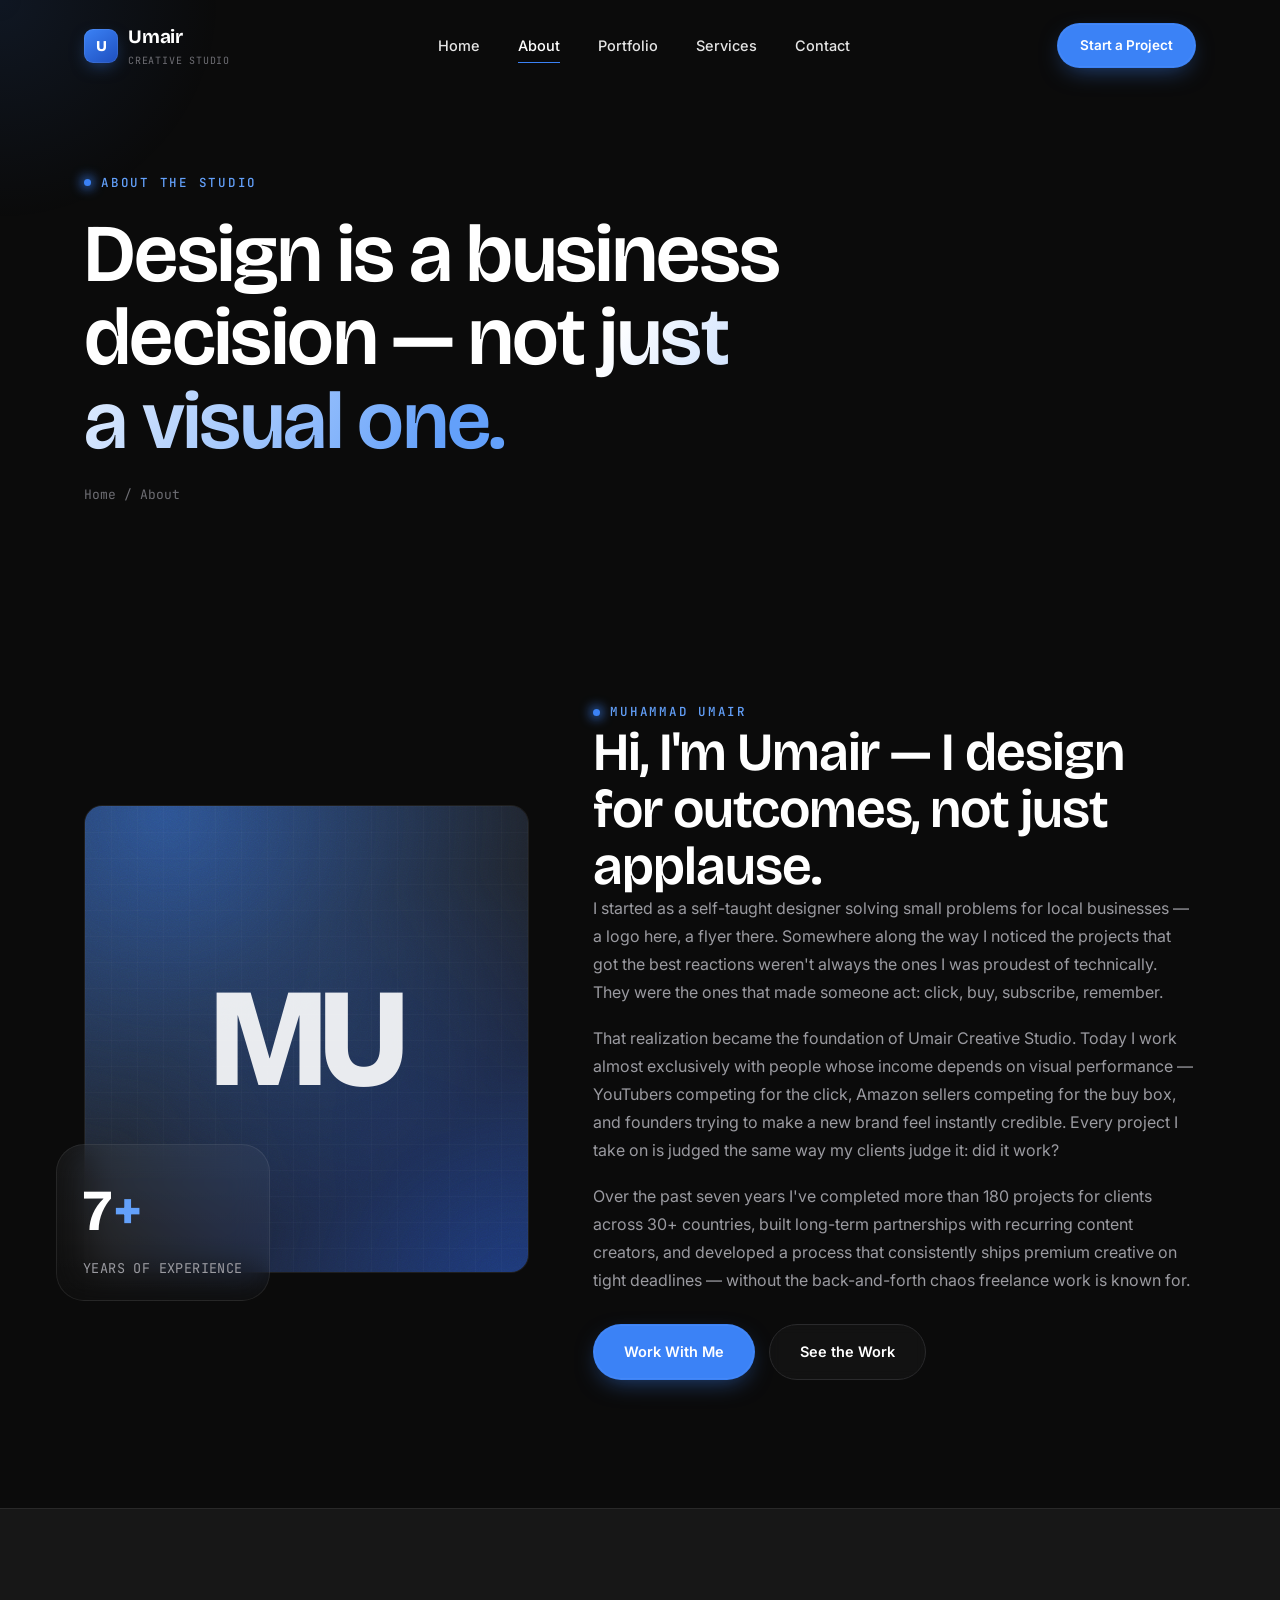
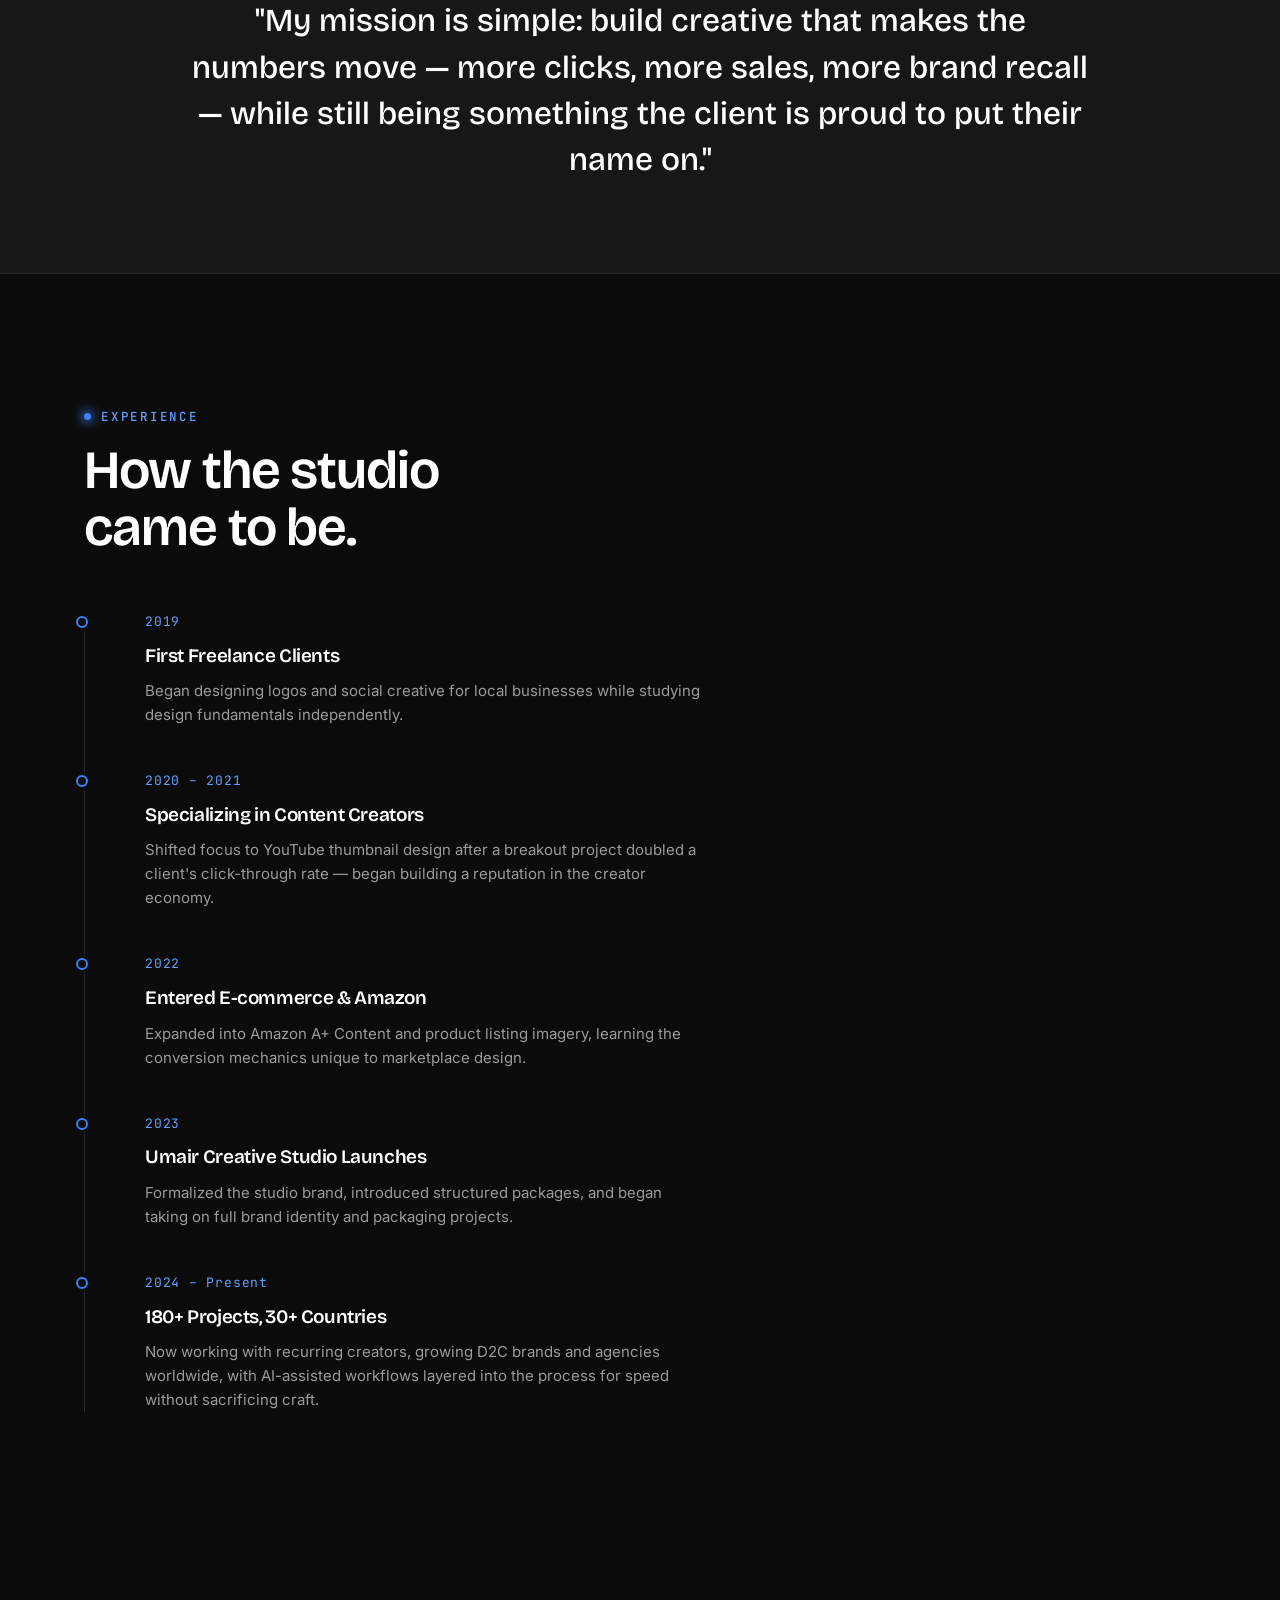
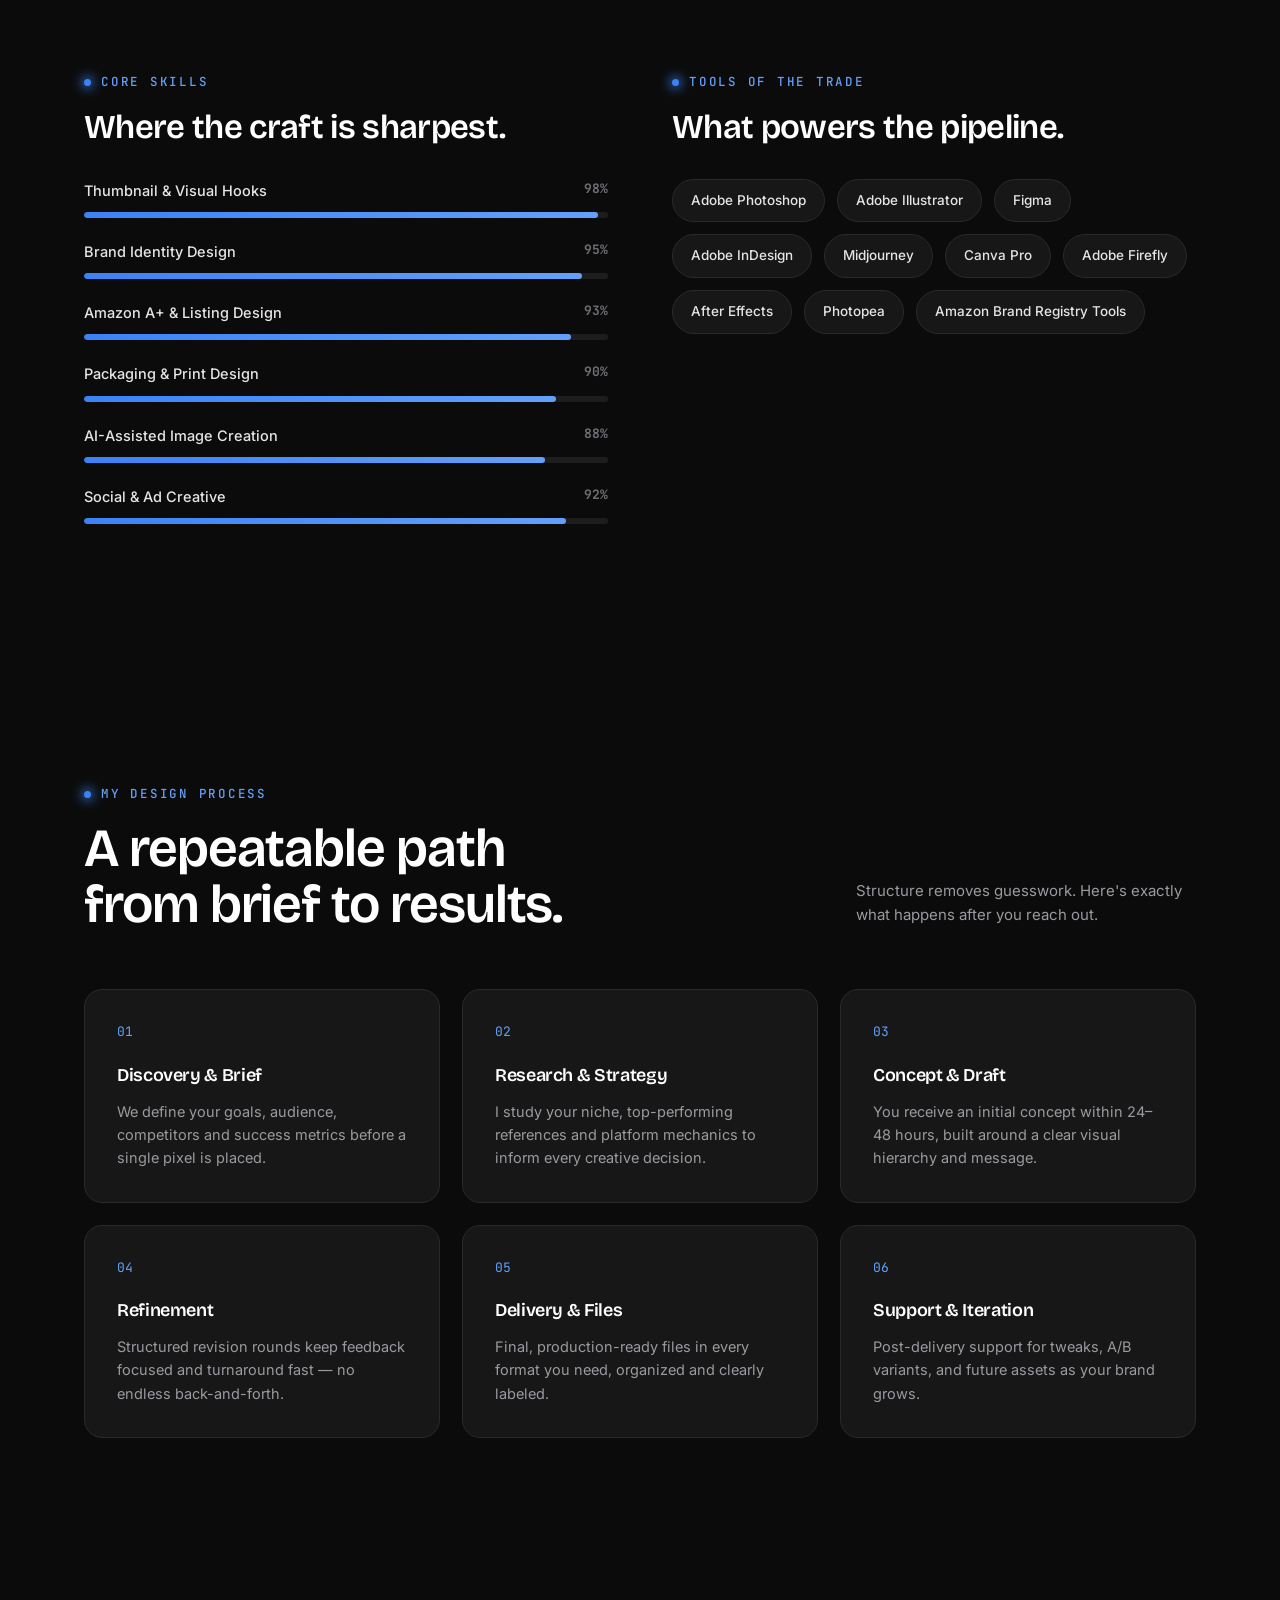
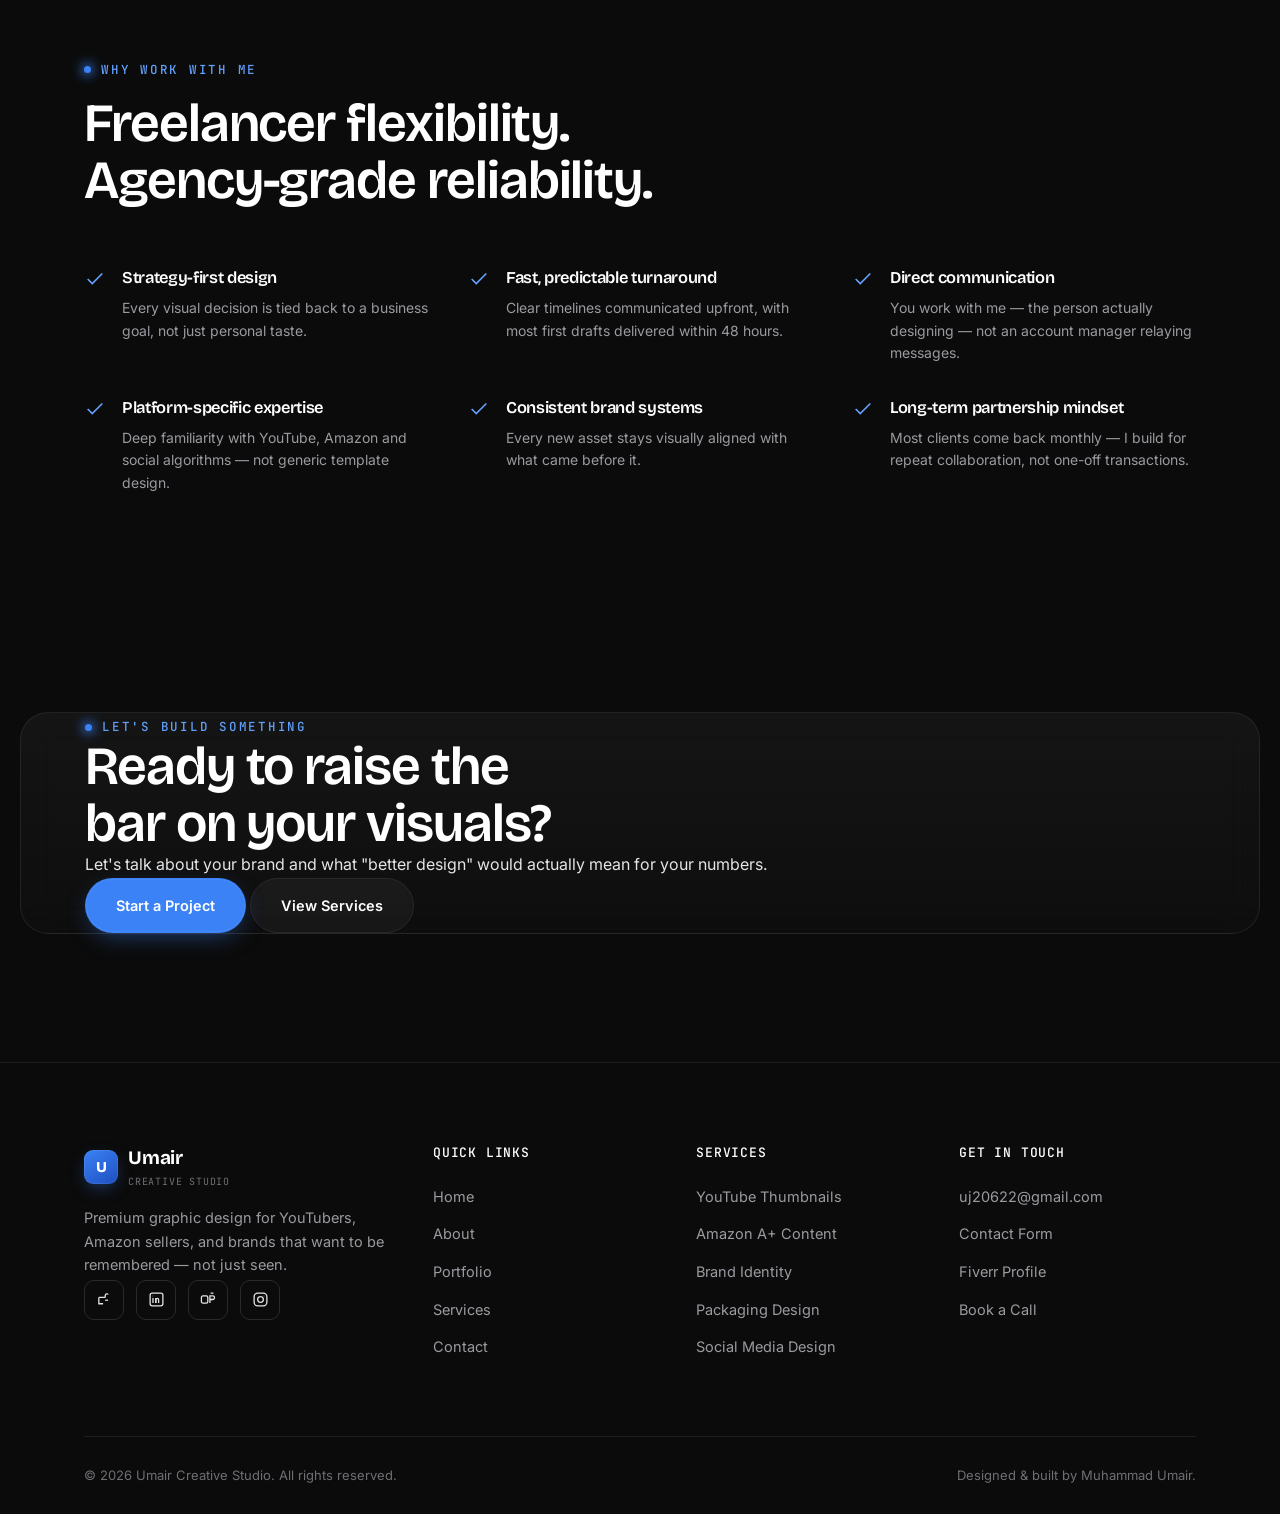
==== commit 3726853c: "Update about.html" ====
--- a/about.html
+++ b/about.html
@@ -311,7 +311,7 @@
       <div>
         <h5>Get in Touch</h5>
         <ul class="footer-links">
-          <li><a href="mailto:hello@umaircreativestudio.com">hello@umaircreativestudio.com</a></li>
+          <li><a href="mailto:uj20622@gmail.com">uj20622@gmail.com</a></li>
           <li><a href="contact.html">Contact Form</a></li>
           <li><a href="#">Fiverr Profile</a></li>
           <li><a href="#">Book a Call</a></li>
@@ -328,5 +328,6 @@
 <button class="to-top" aria-label="Back to top"><svg viewBox="0 0 24 24" fill="none" stroke="currentColor" stroke-width="2"><line x1="12" y1="19" x2="12" y2="5"/><polyline points="5 12 12 5 19 12"/></svg></button>
 
 <script src="js/main.js"></script>
+<script src="js/admin-editor.js"></script>
 </body>
 </html>
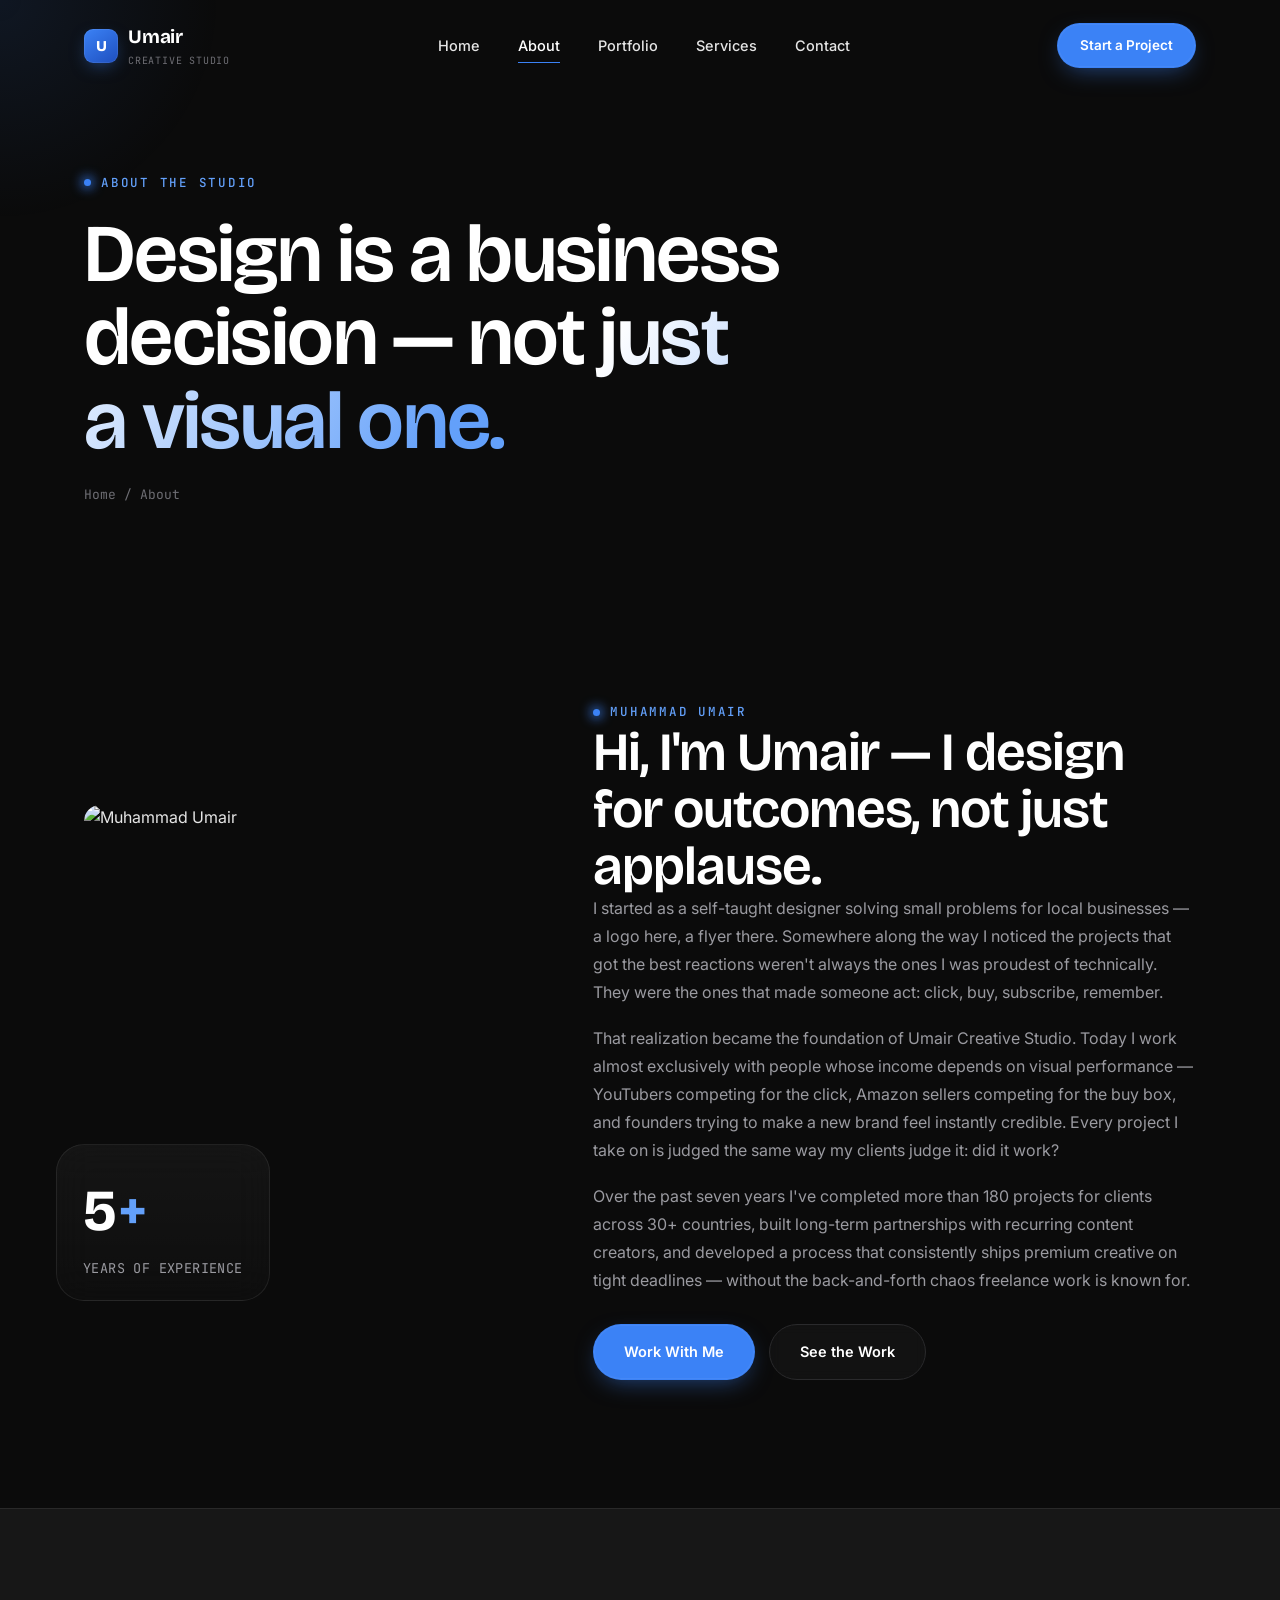
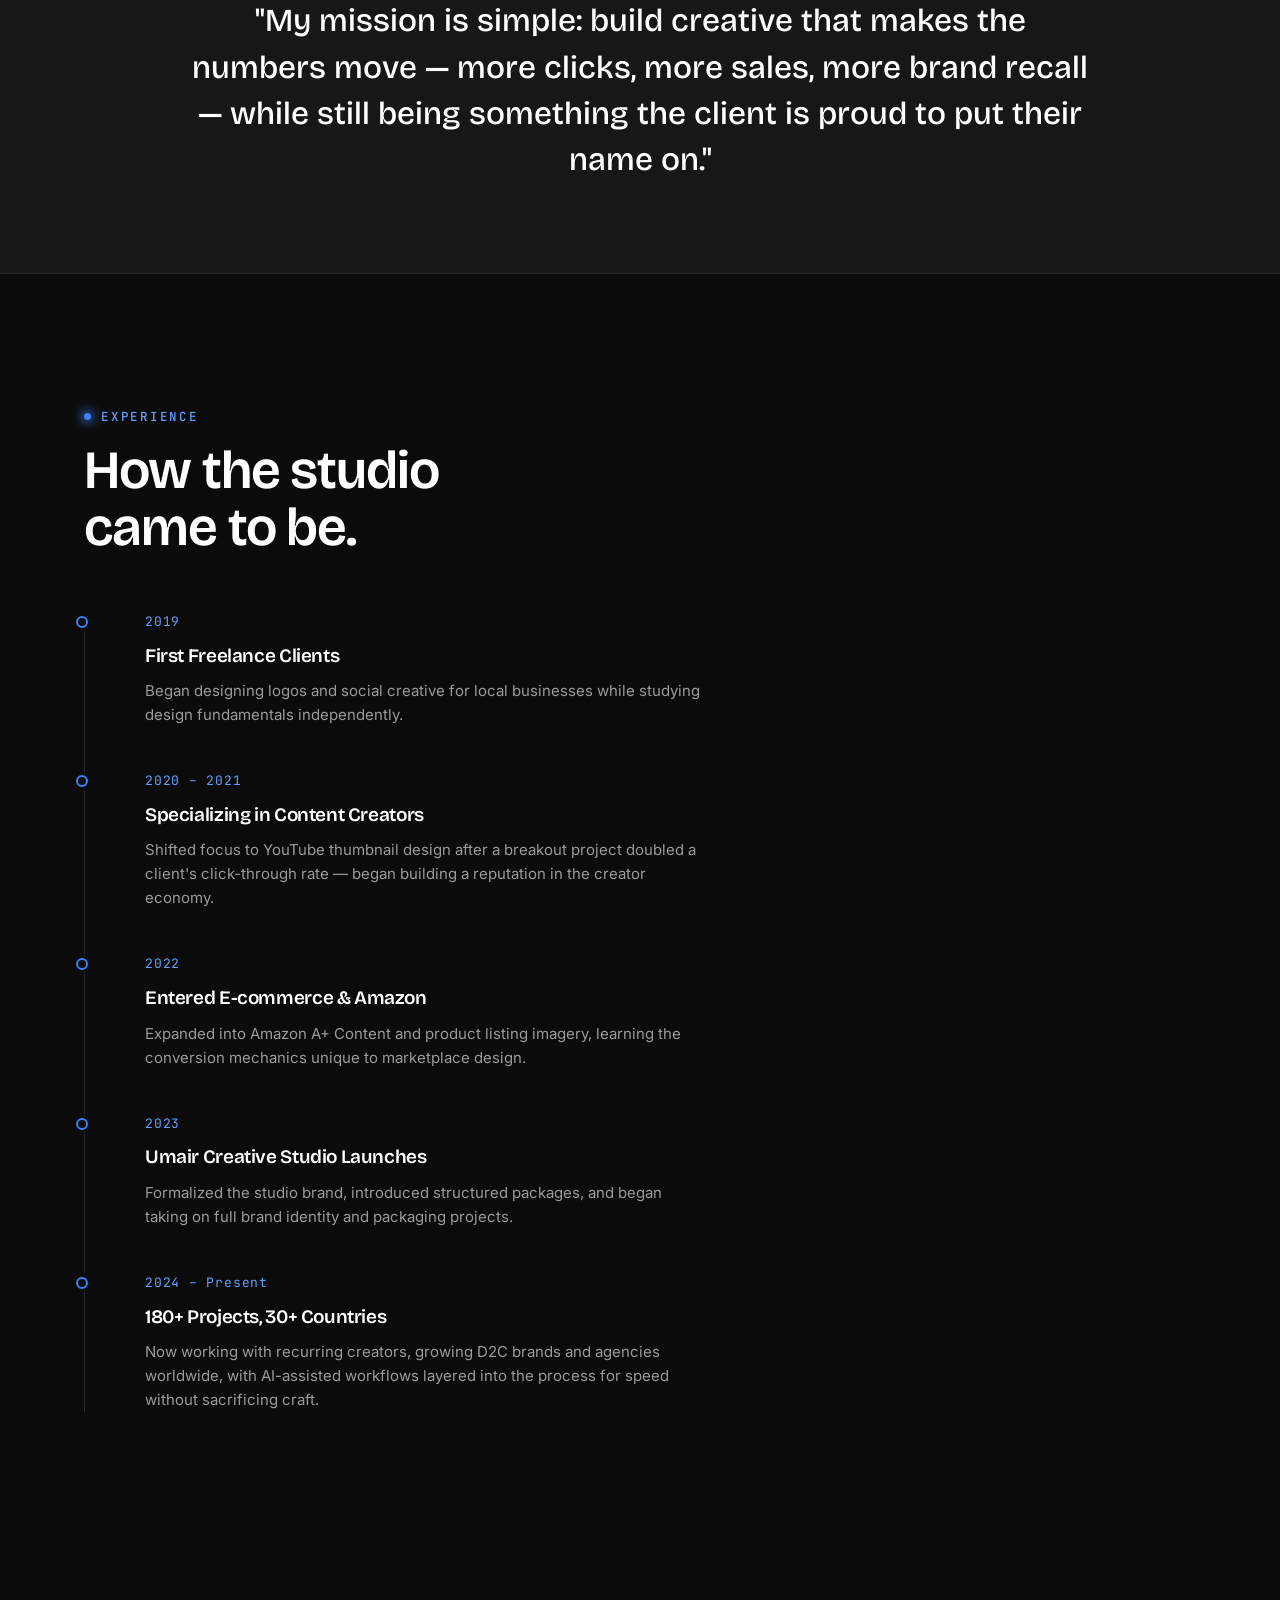
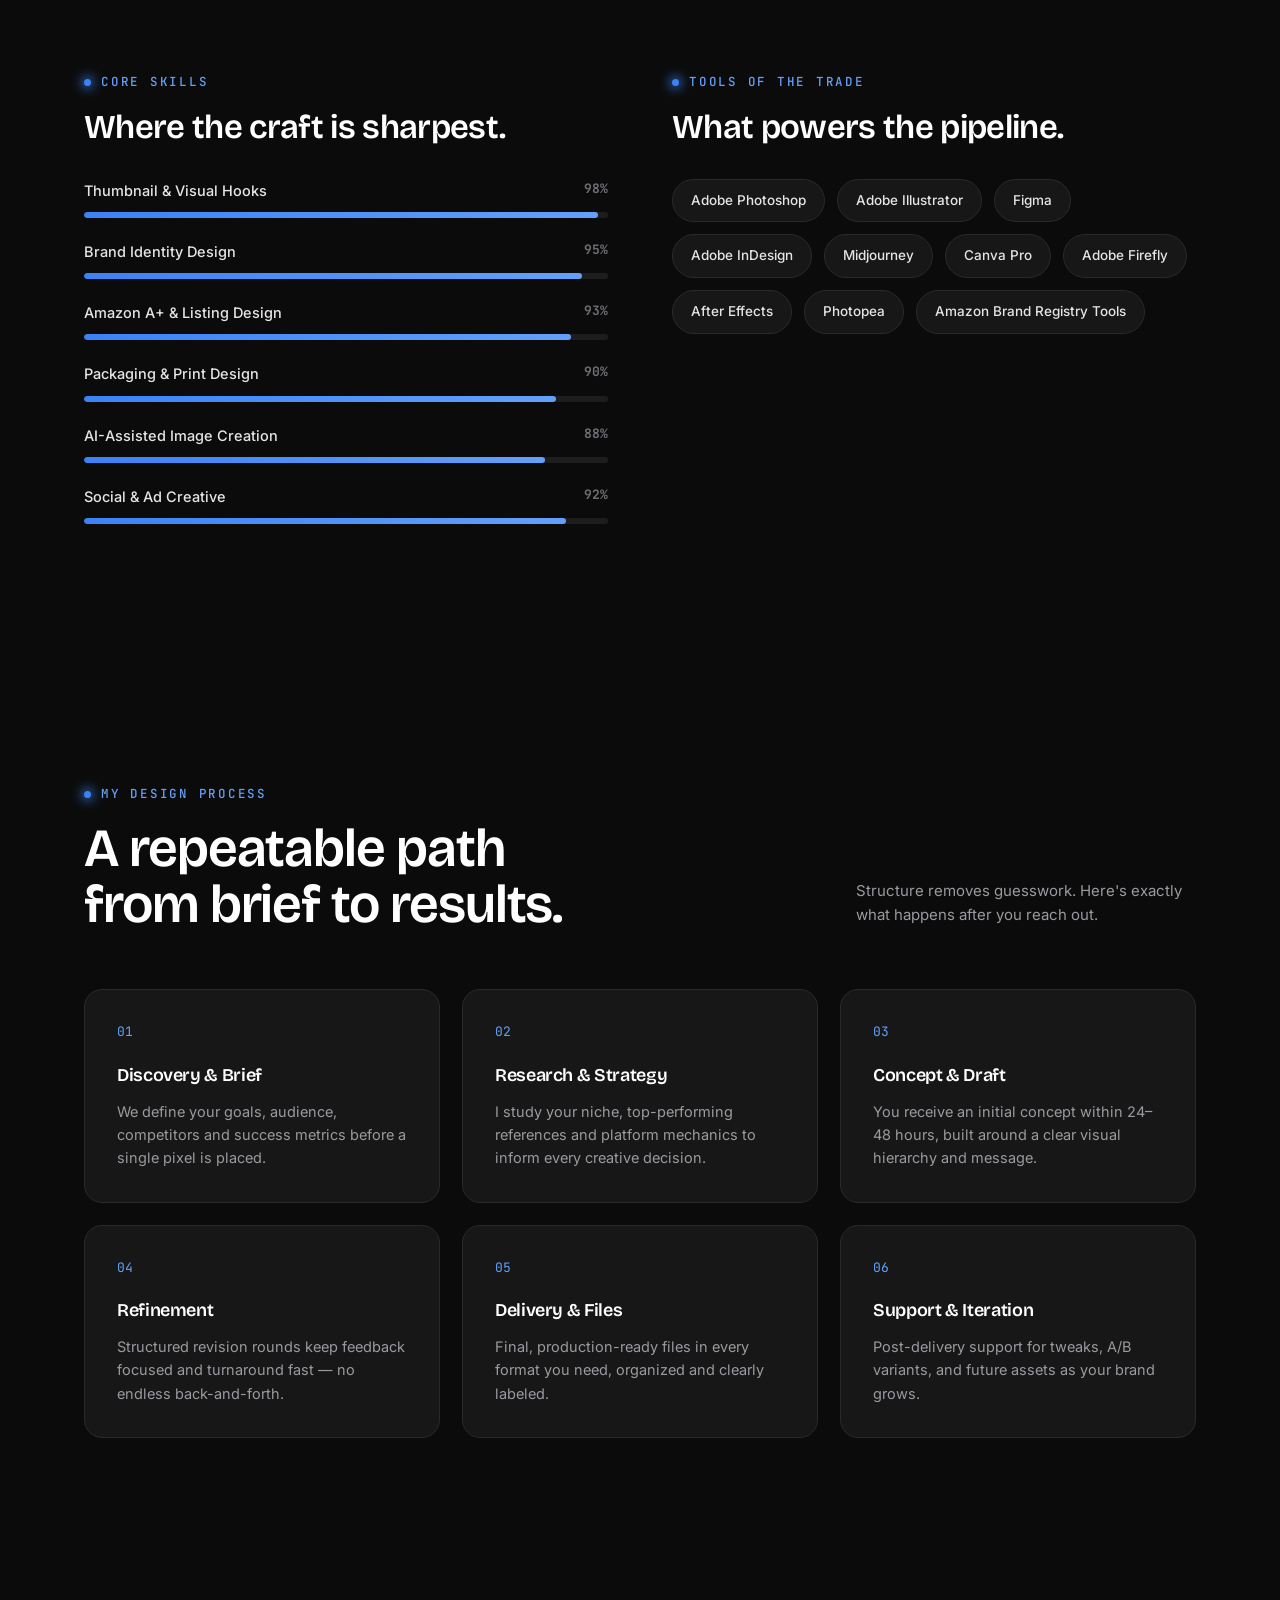
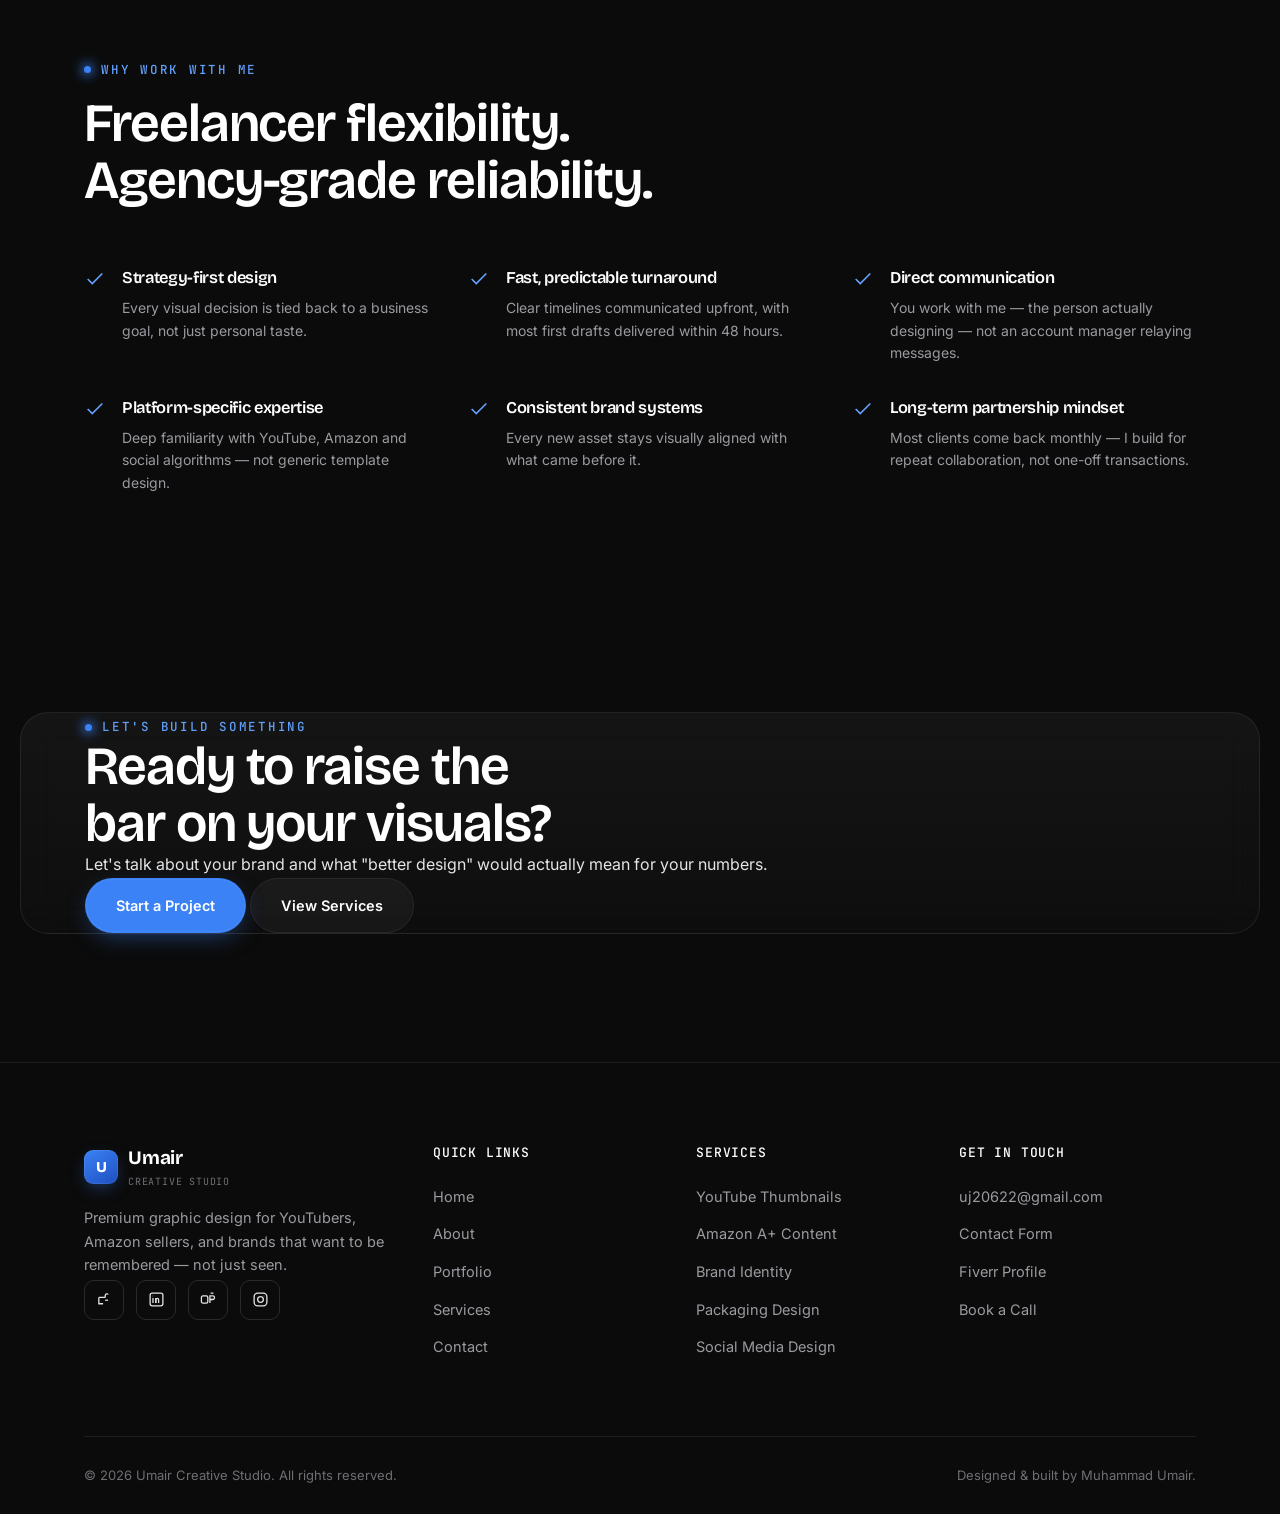
==== commit 37e23e4e: "Update about.html" ====
--- a/about.html
+++ b/about.html
@@ -76,15 +76,16 @@
 </section>
 
 <!-- ============ BIO ============ -->
+<!-- ============ BIO ============ -->
 <section class="section bio-section">
   <div class="container bio-grid">
     <div class="bio-visual reveal">
-      <div class="bio-frame art art-blue" data-tilt>
-        <div class="art-grid"></div><div class="art-noise"></div>
-        <div class="bio-mono">MU</div>
+      <div class="bio-frame" data-tilt style="position: relative; overflow: hidden; border-radius: 16px;">
+        <!-- Aapki profile photo -->
+        <img src="images/smile full .png" alt="Muhammad Umair" style="width: 100%; height: 100%; object-fit: cover; display: block;">
       </div>
       <div class="bio-badge glass">
-        <div class="stat-num">7<span>+</span></div>
+        <div class="stat-num">5<span>+</span></div>
         <div class="stat-label">YEARS OF EXPERIENCE</div>
       </div>
     </div>
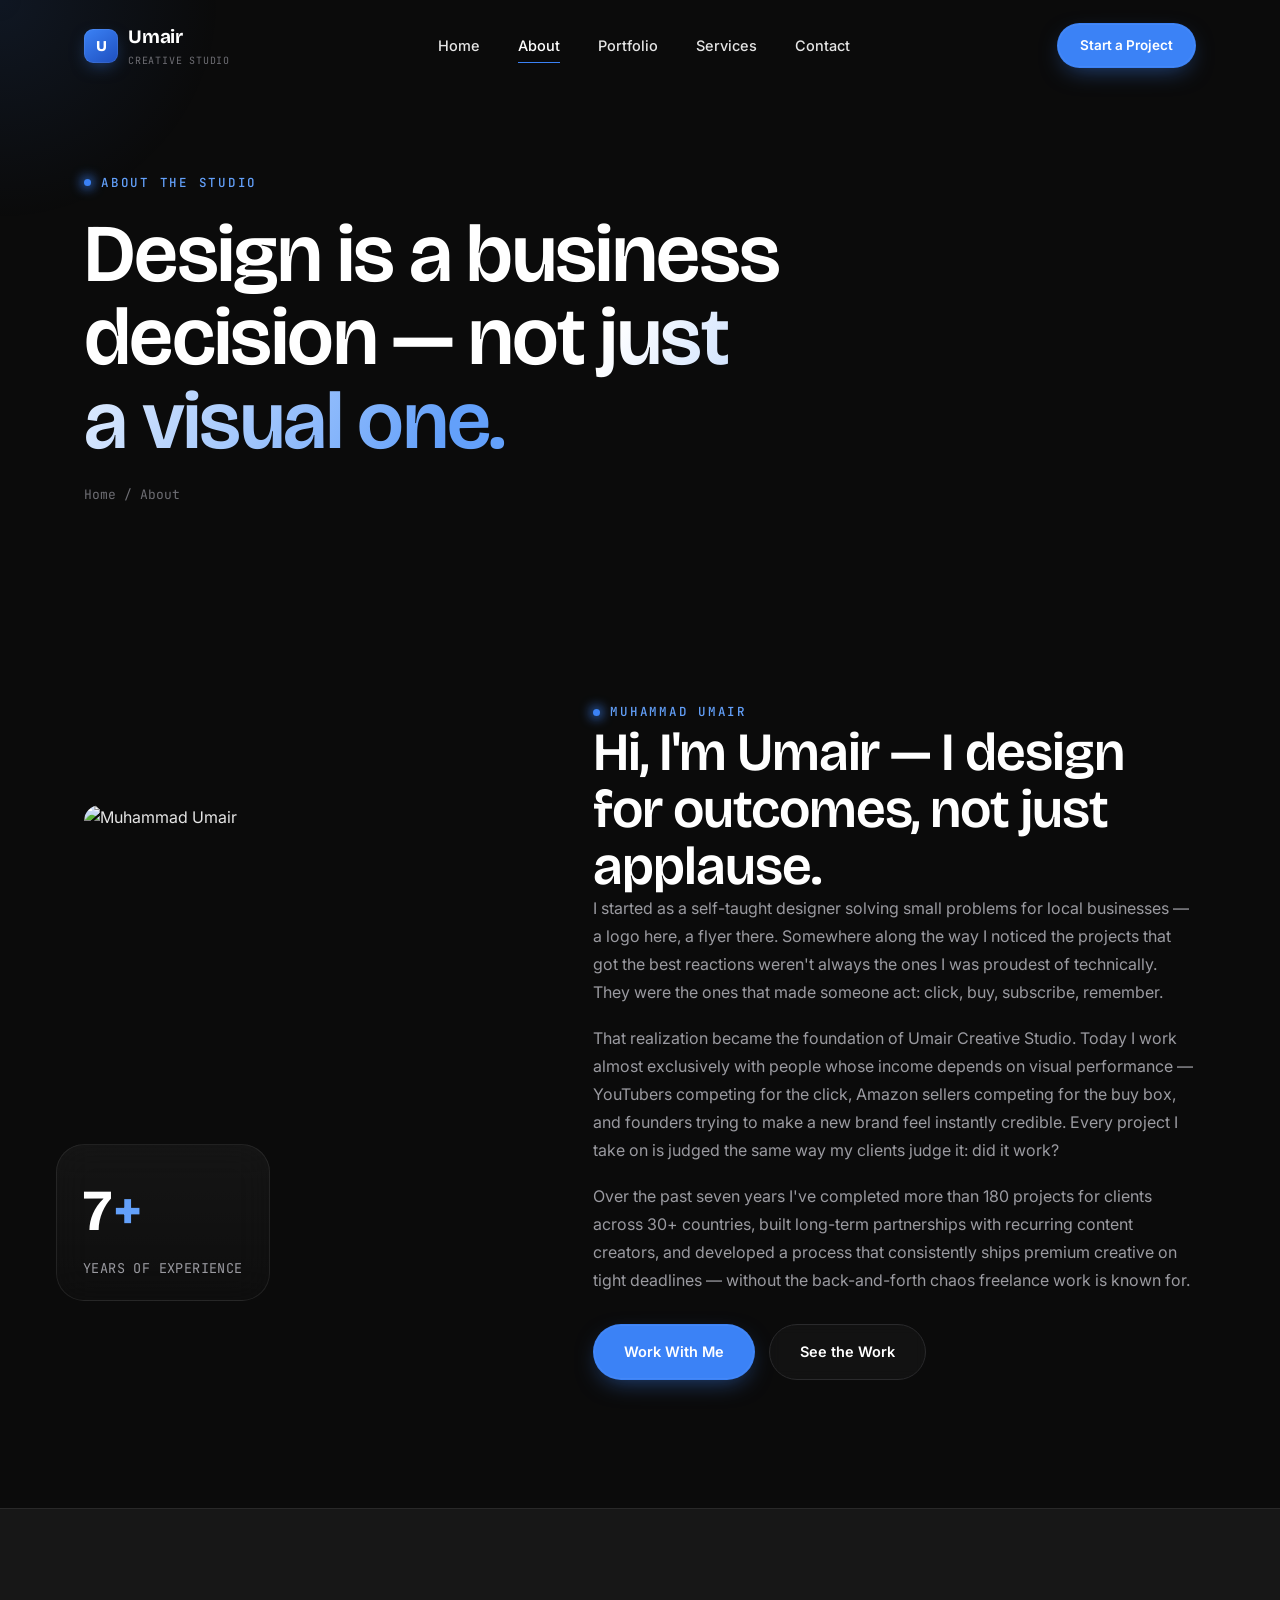
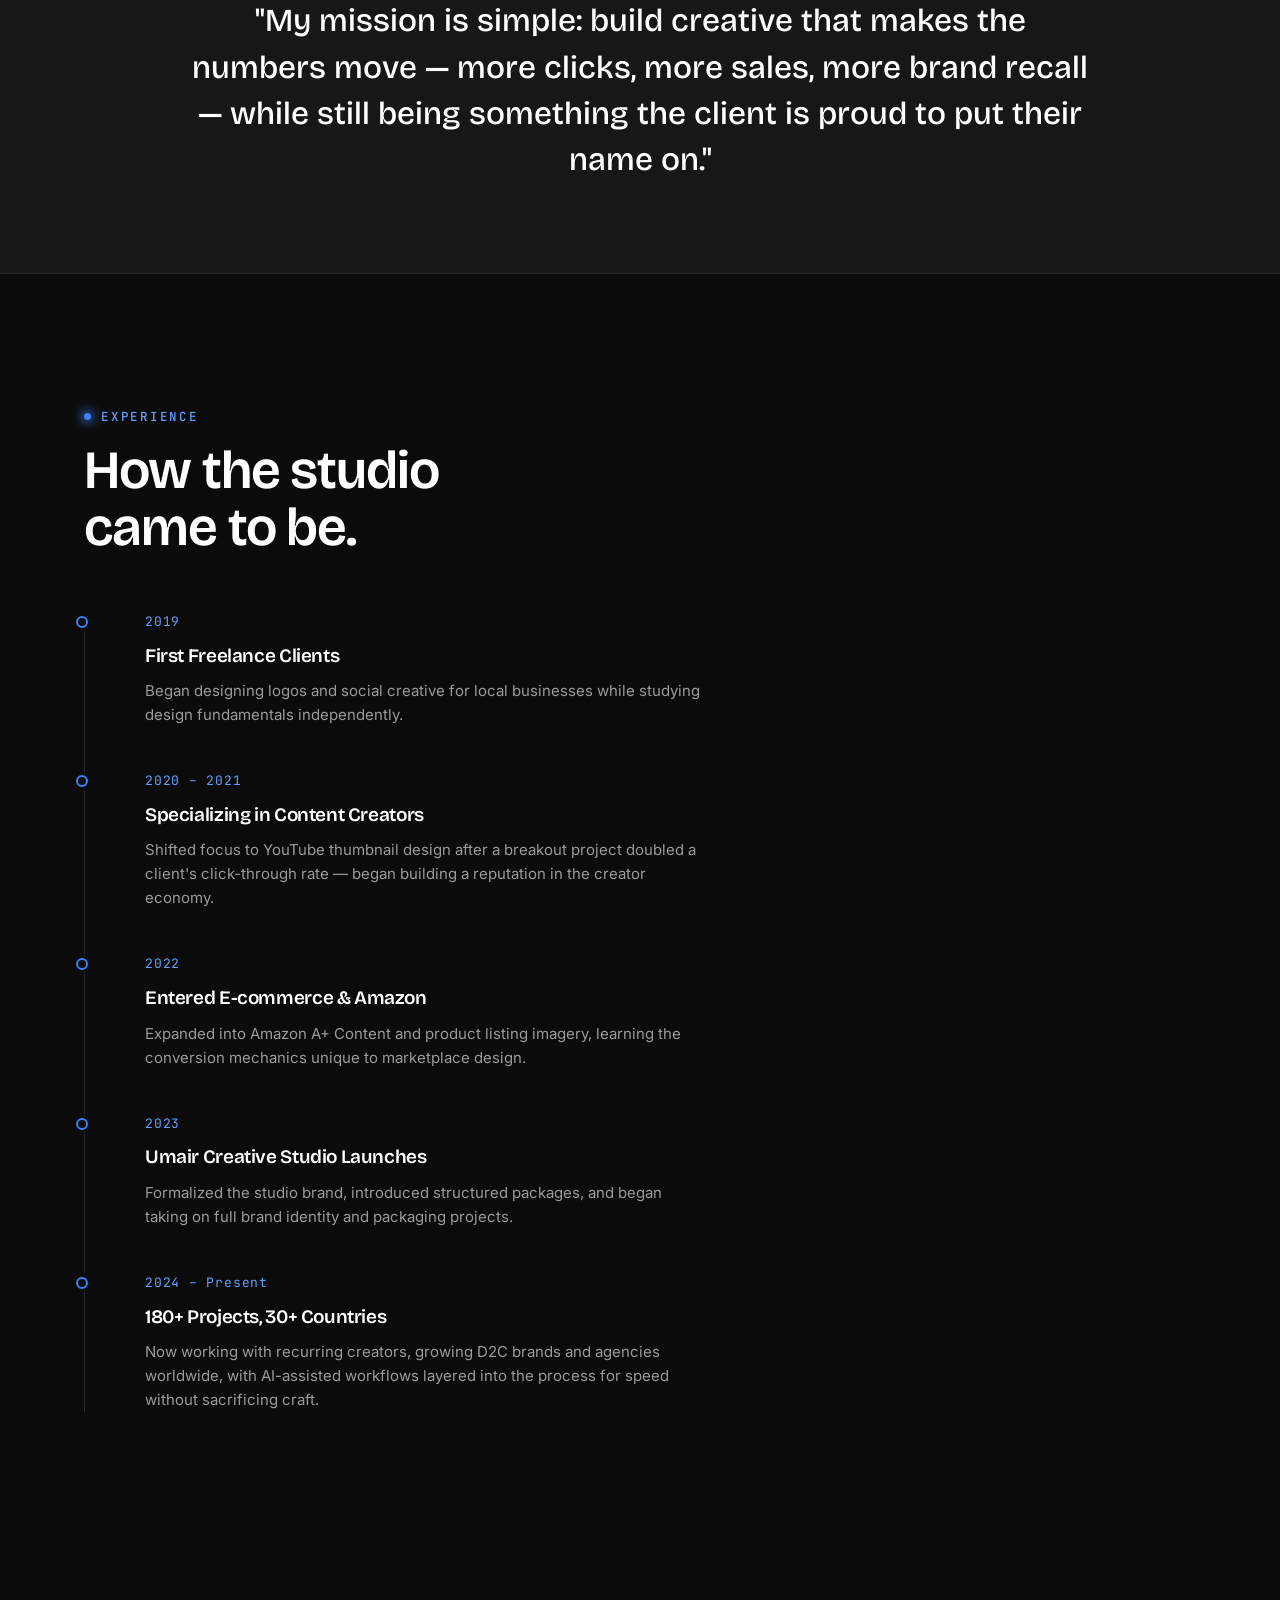
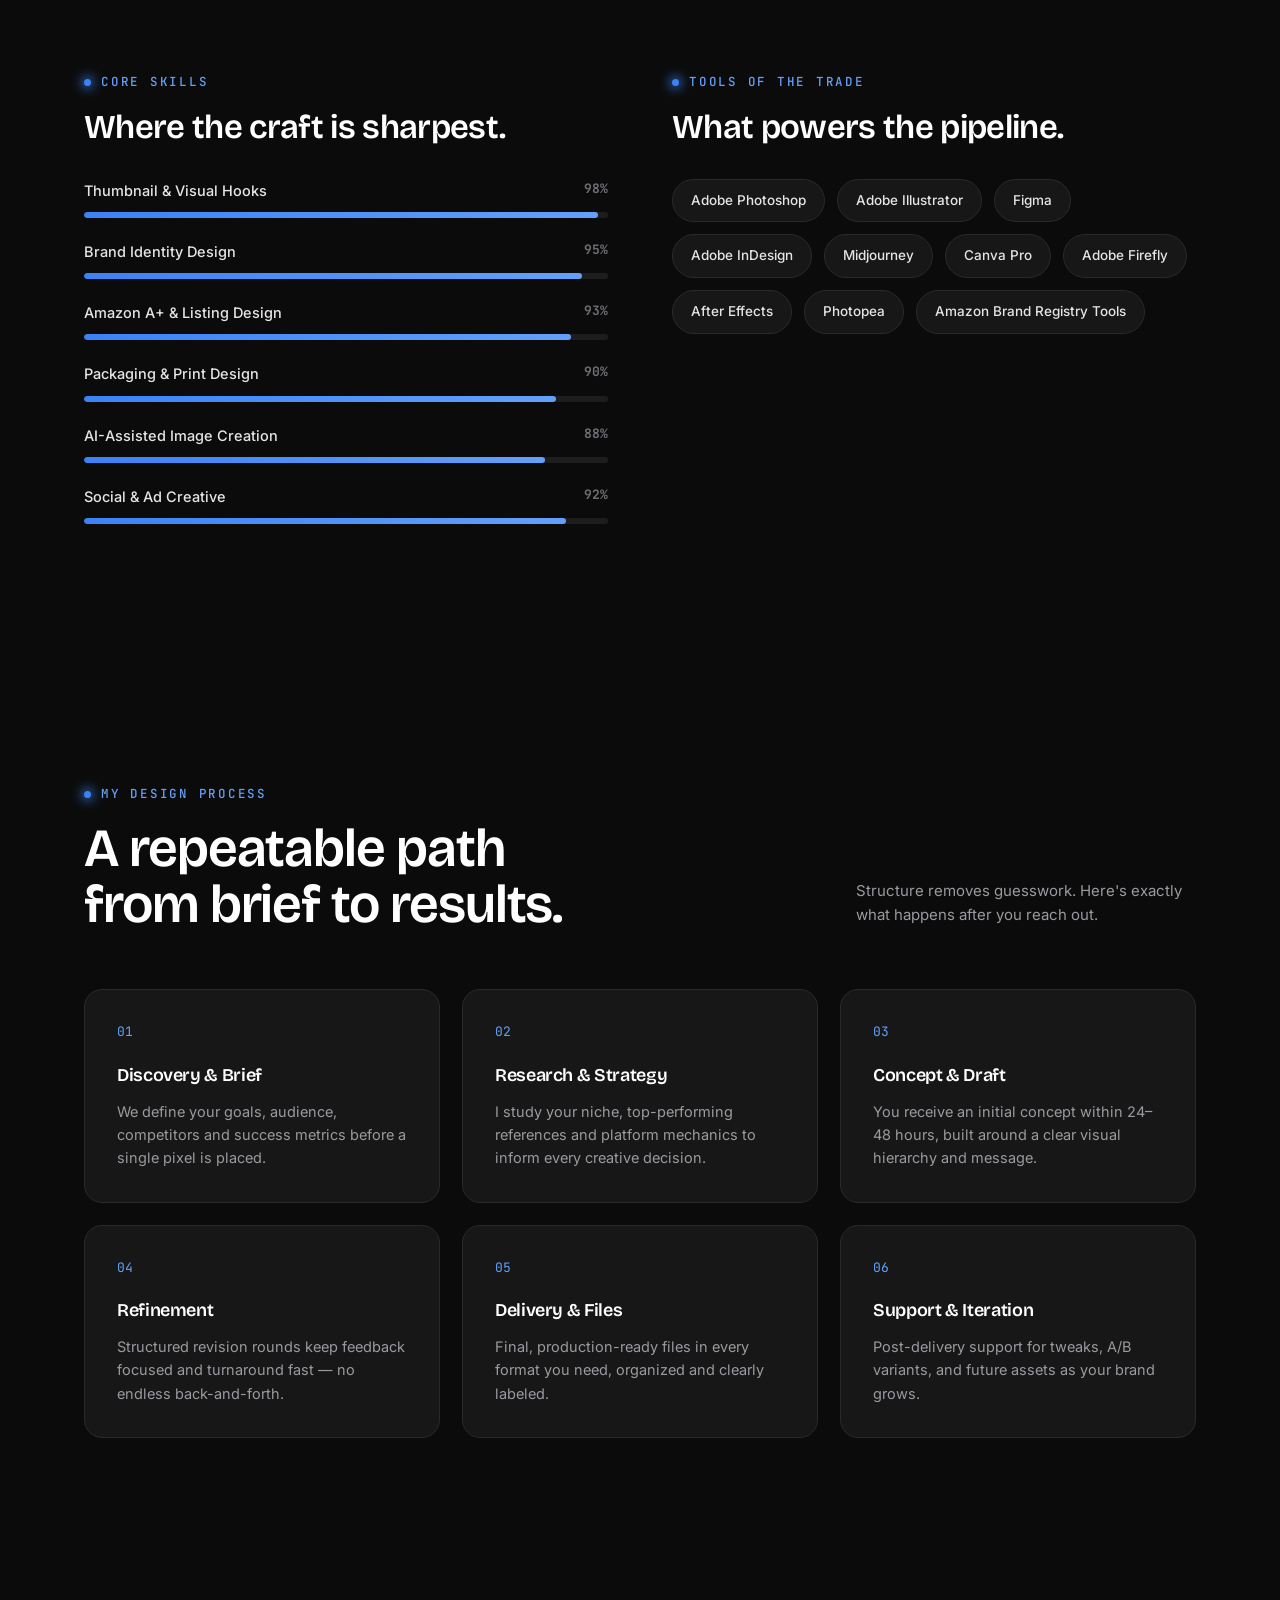
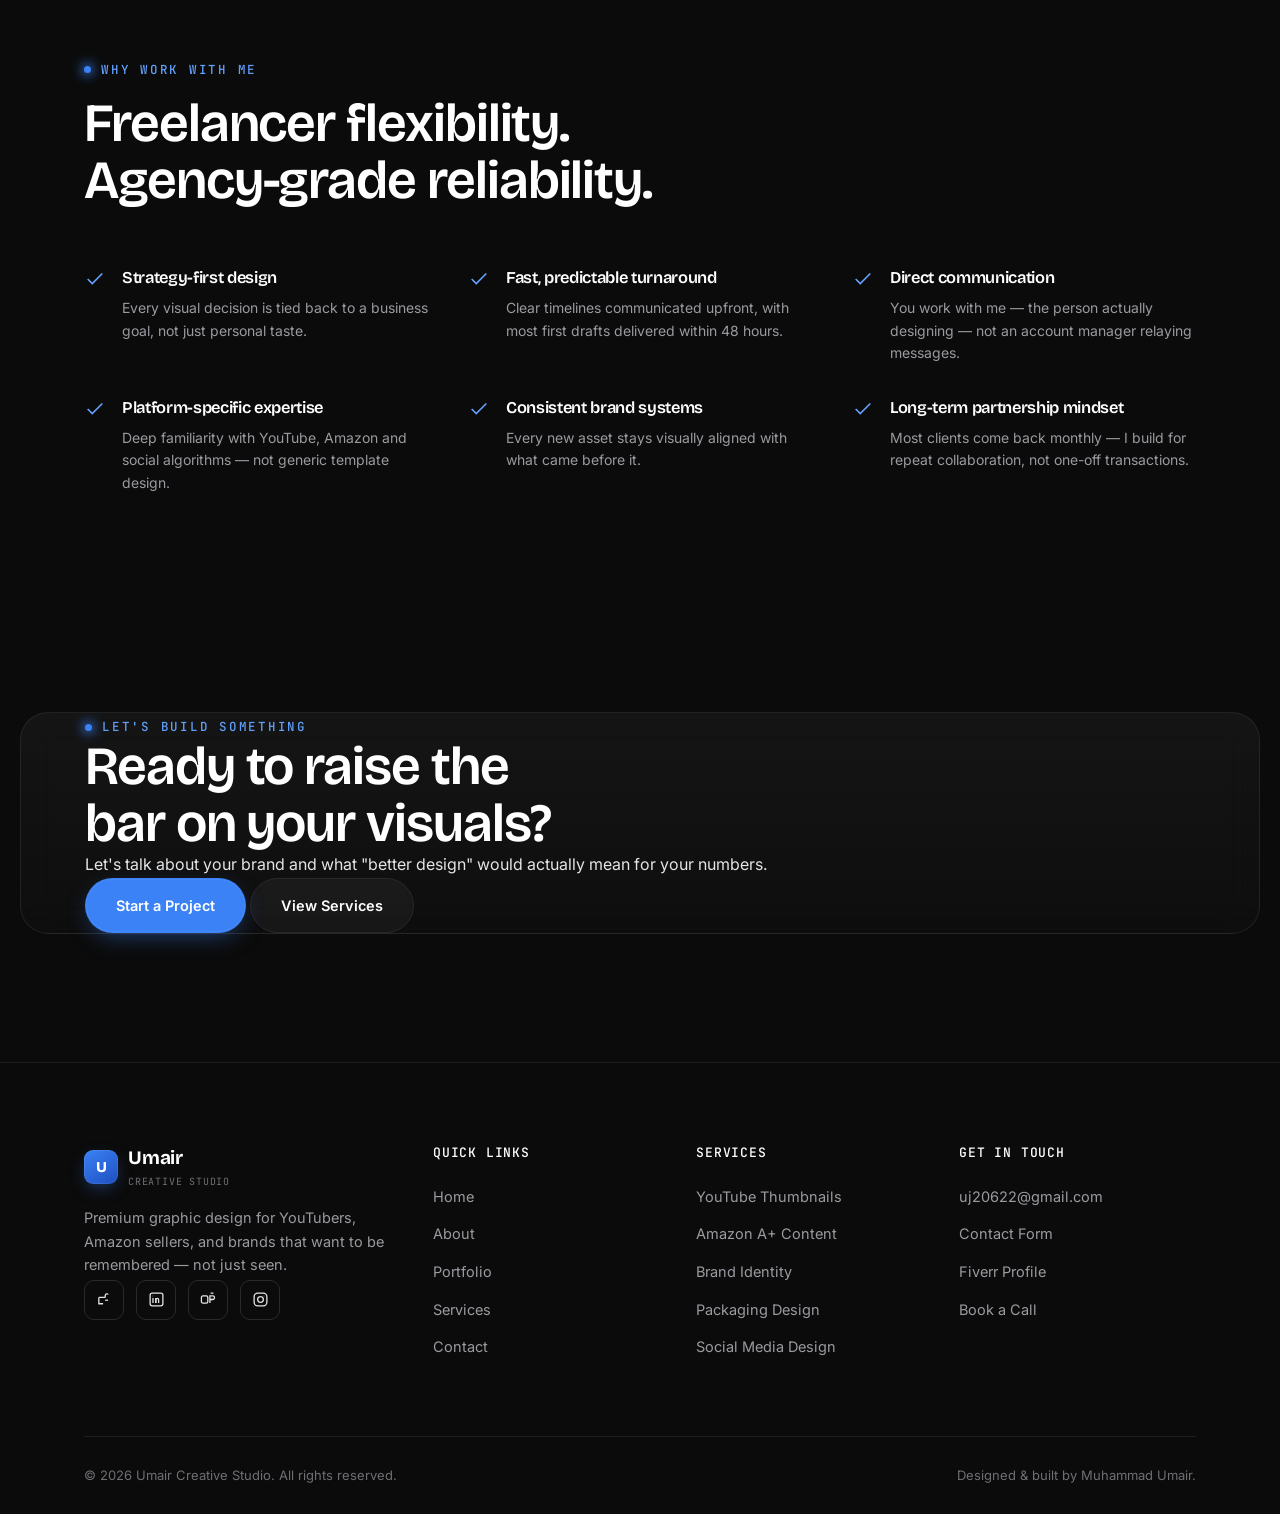
==== commit 9fb649a1: "Update about.html" ====
--- a/about.html
+++ b/about.html
@@ -85,7 +85,7 @@
         <img src="images/smile full .png" alt="Muhammad Umair" style="width: 100%; height: 100%; object-fit: cover; display: block;">
       </div>
       <div class="bio-badge glass">
-        <div class="stat-num">5<span>+</span></div>
+        <div class="stat-num">7<span>+</span></div>
         <div class="stat-label">YEARS OF EXPERIENCE</div>
       </div>
     </div>
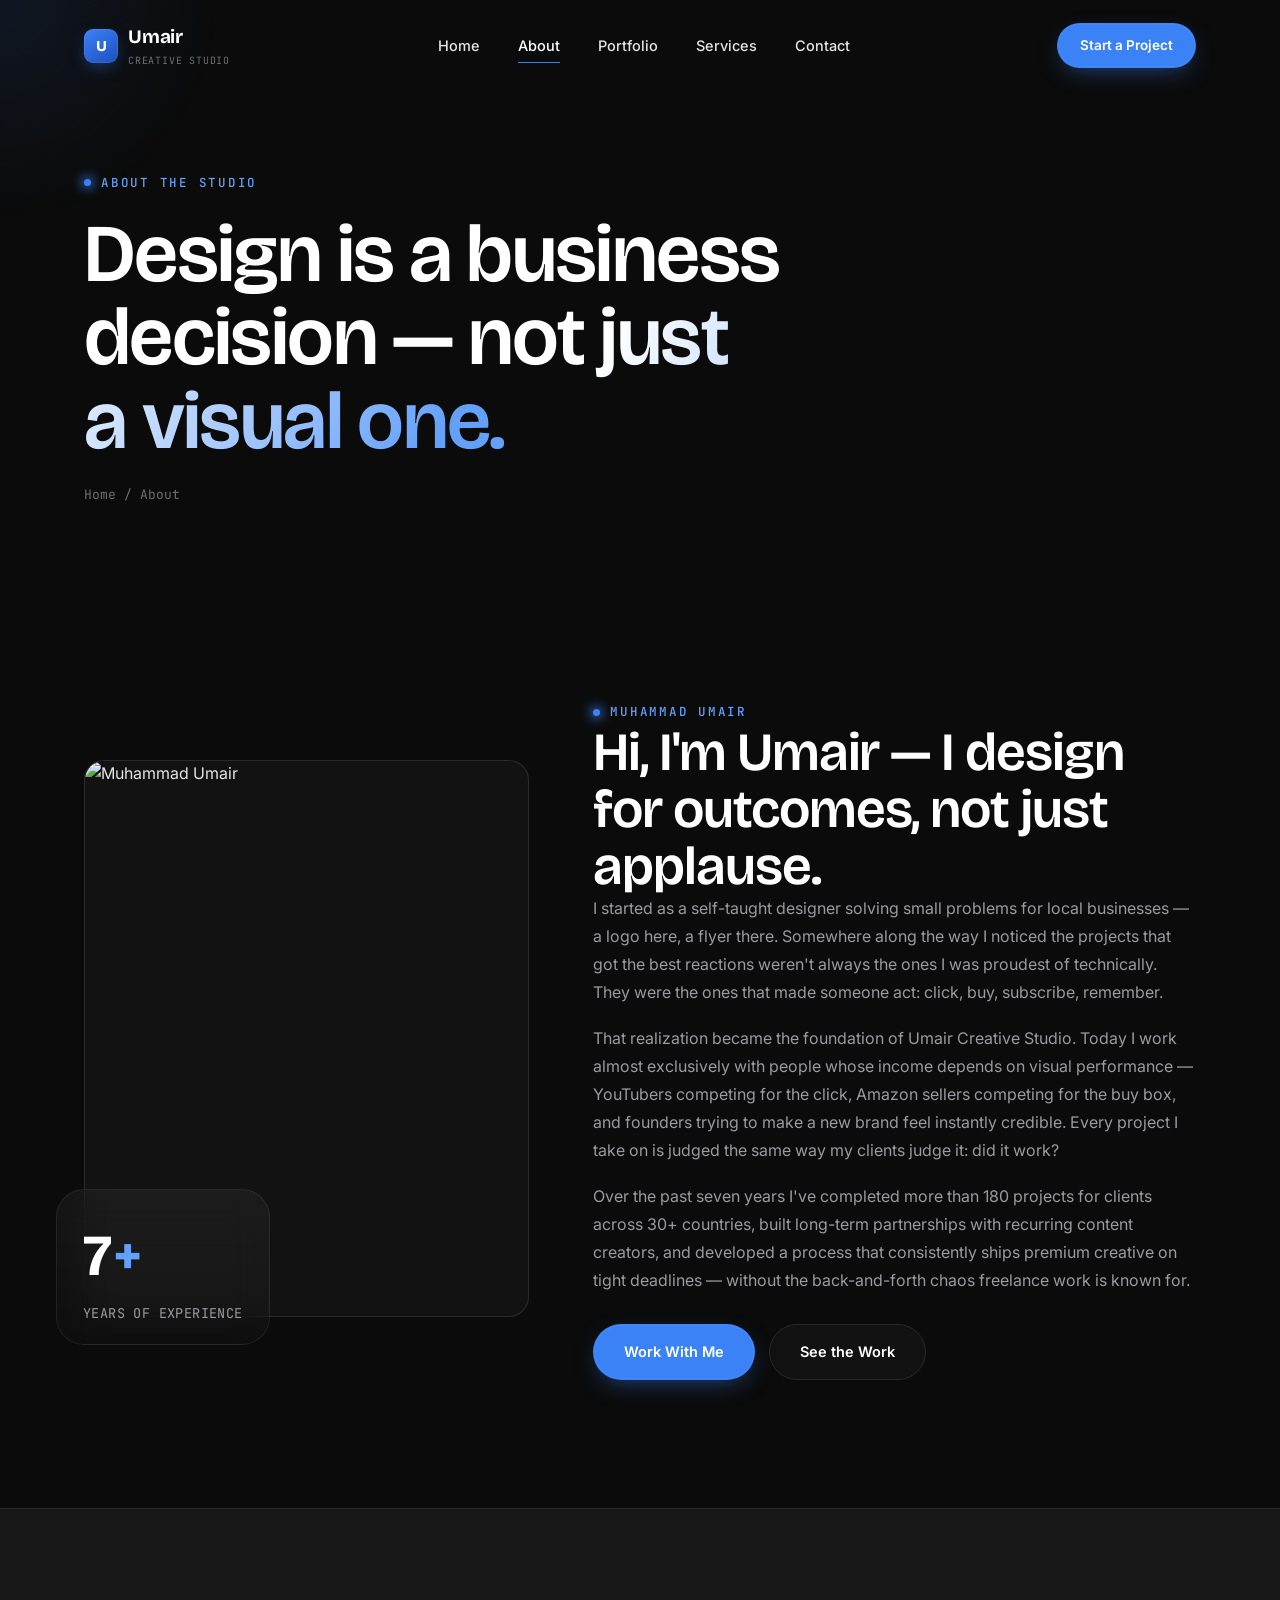
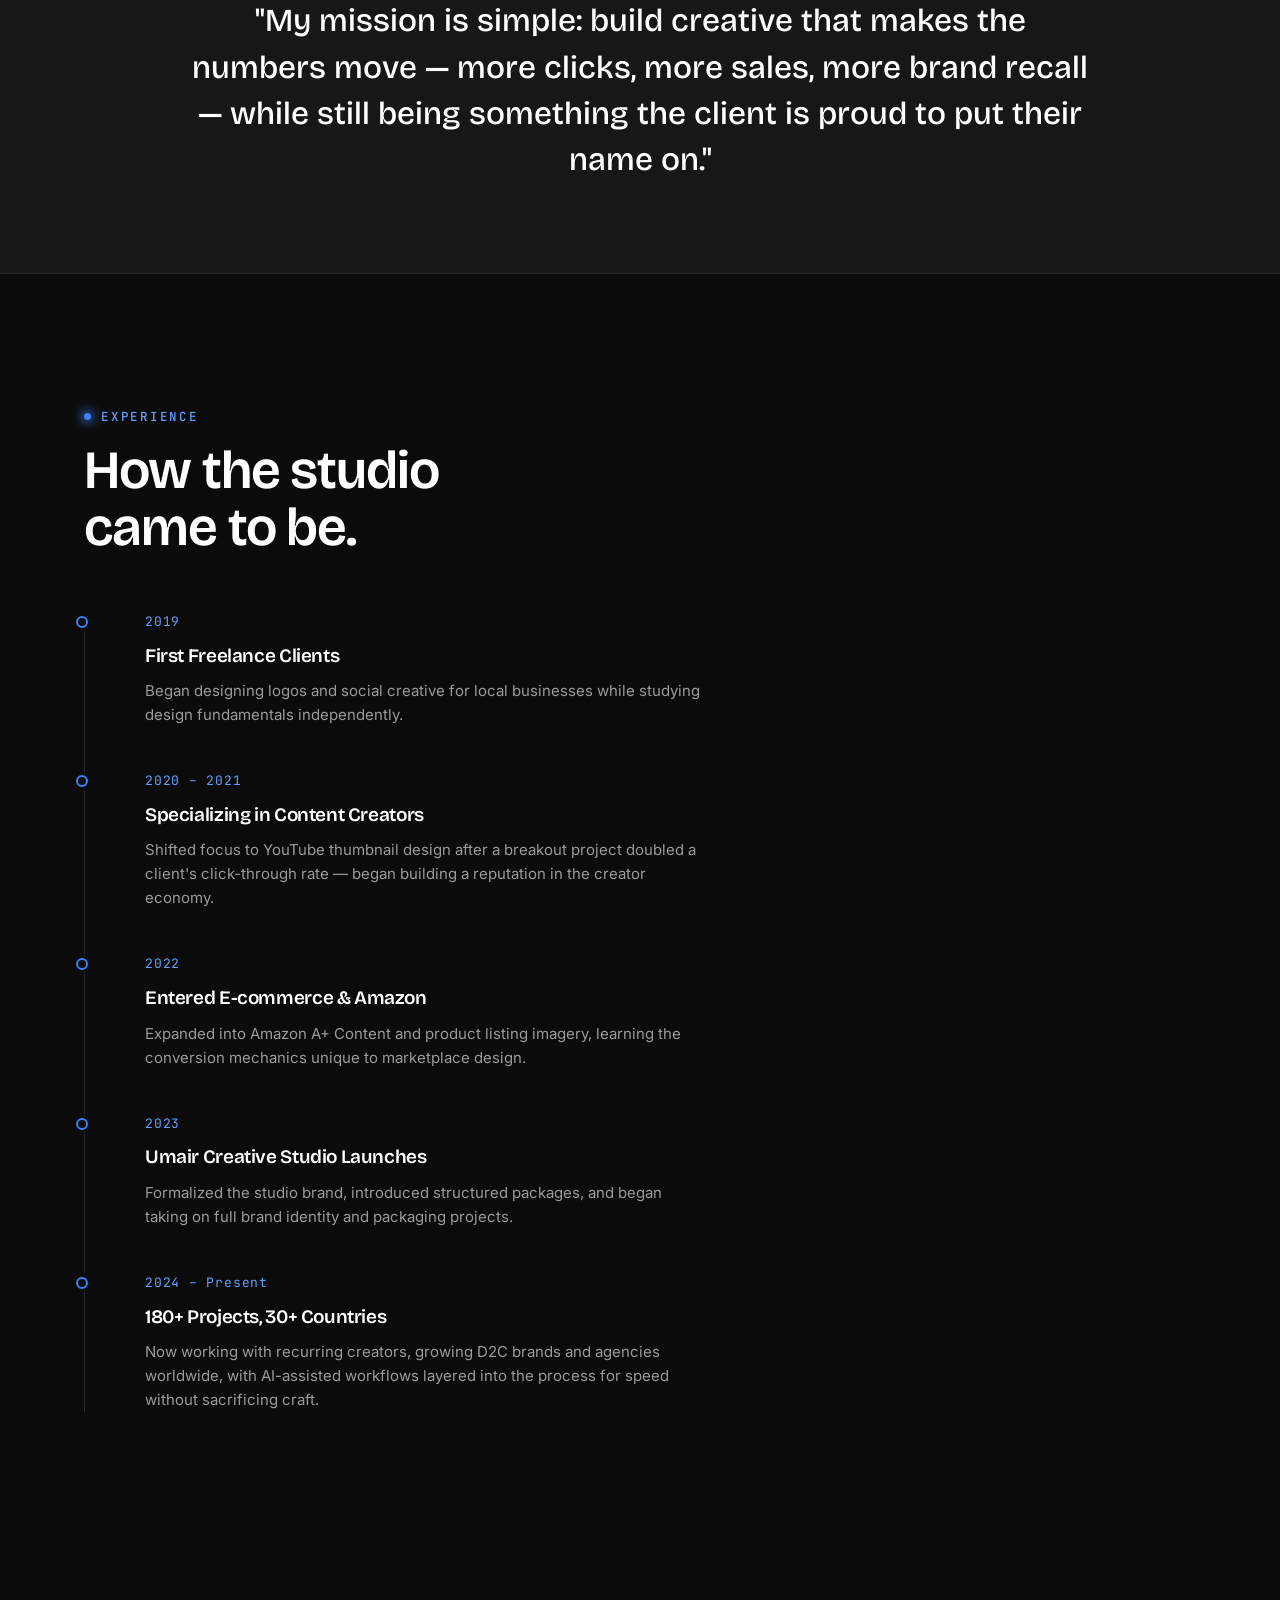
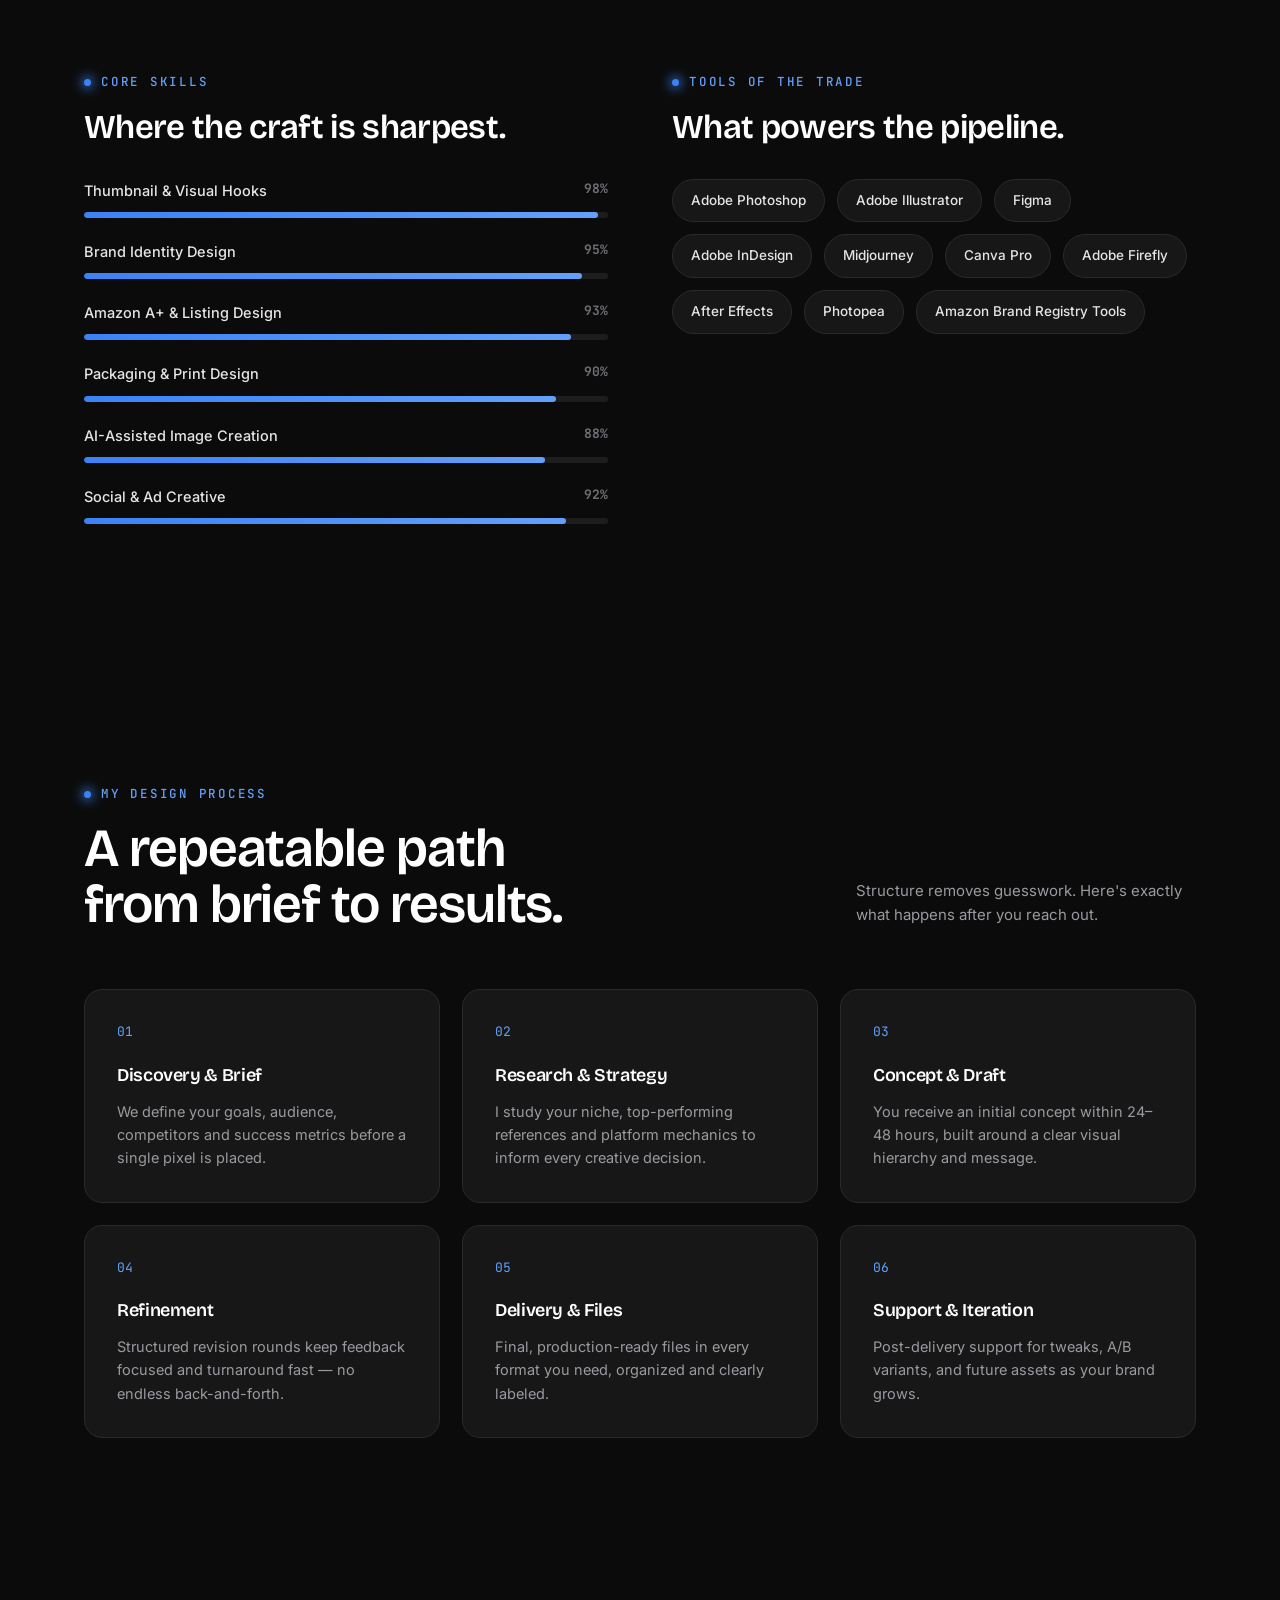
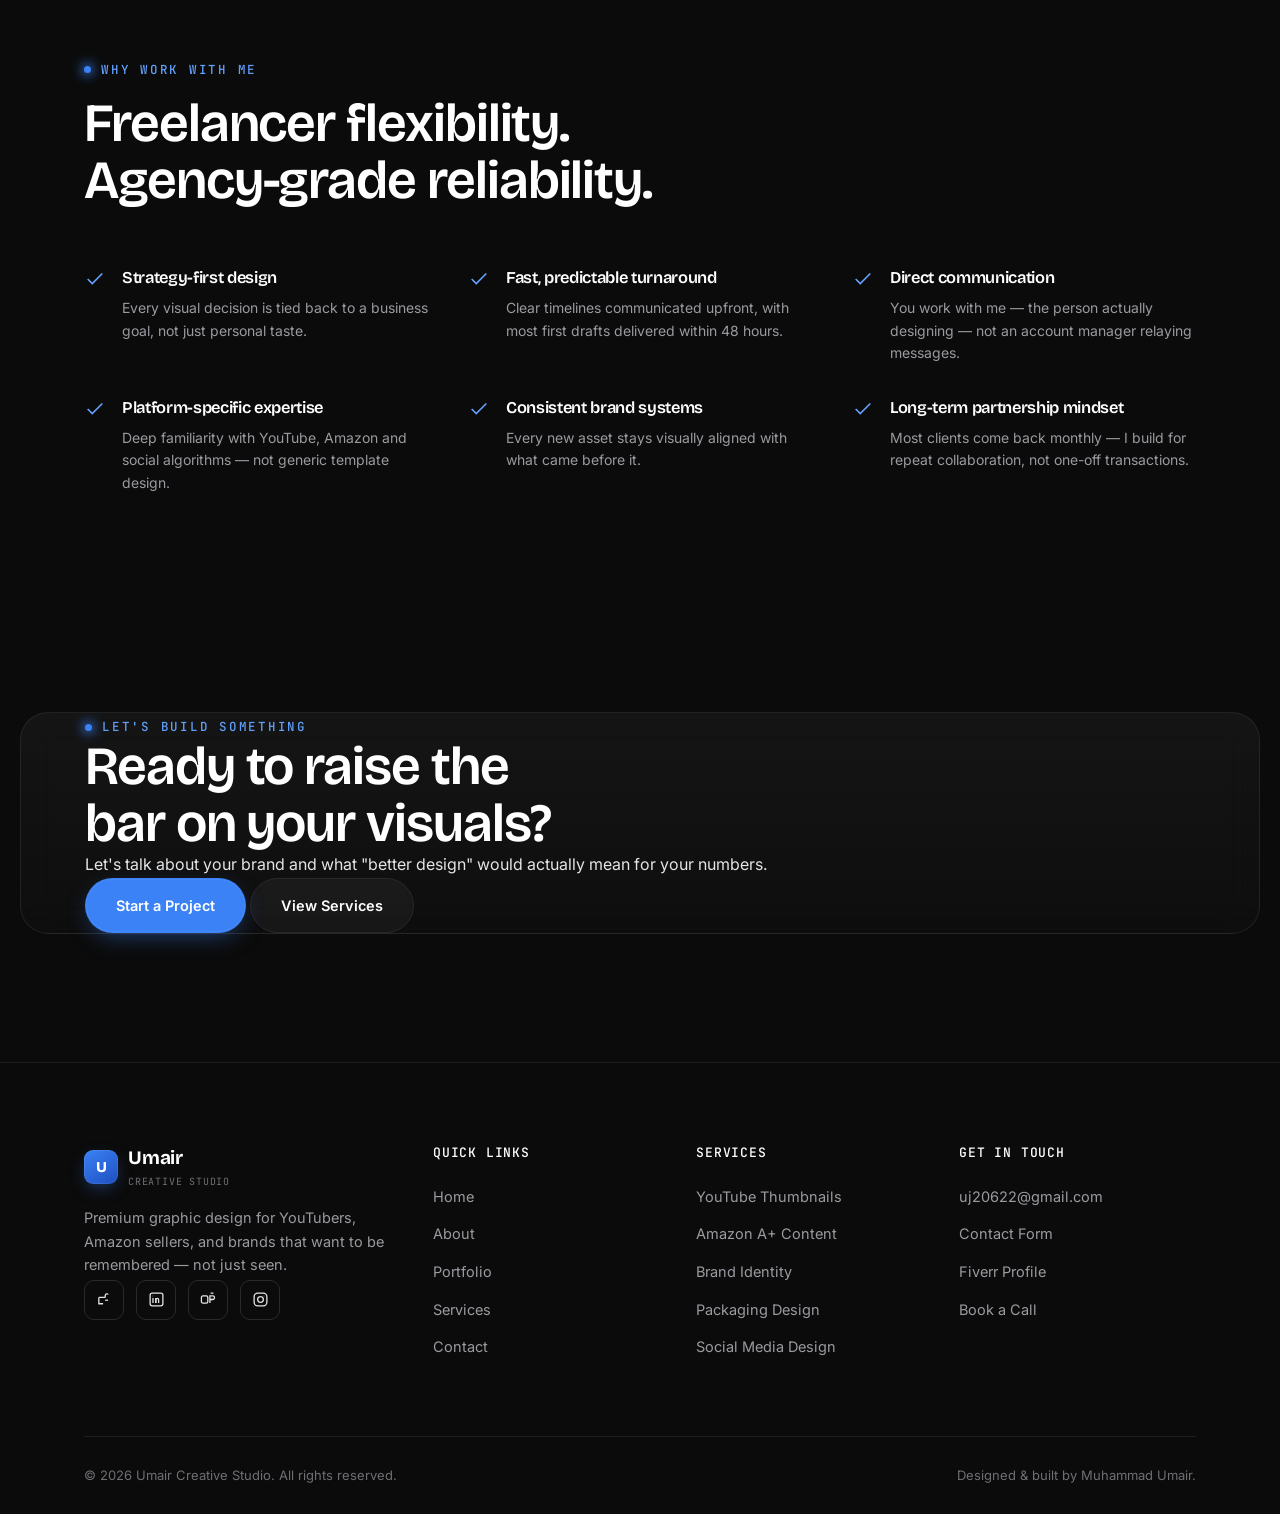
==== commit 109489c5: "Update about.html" ====
--- a/about.html
+++ b/about.html
@@ -76,13 +76,11 @@
 </section>
 
 <!-- ============ BIO ============ -->
-<!-- ============ BIO ============ -->
 <section class="section bio-section">
   <div class="container bio-grid">
     <div class="bio-visual reveal">
-      <div class="bio-frame" data-tilt style="position: relative; overflow: hidden; border-radius: 16px;">
-        <!-- Aapki profile photo -->
-        <img src="images/smile full .png" alt="Muhammad Umair" style="width: 100%; height: 100%; object-fit: cover; display: block;">
+      <div class="bio-frame" data-tilt style="position: relative; width: 100%; aspect-ratio: 4/5; overflow: hidden; border-radius: 20px; background: rgba(255,255,255,0.03); border: 1px solid rgba(255,255,255,0.1);">
+        <img src="images/smile full .png" alt="Muhammad Umair" style="width: 100%; height: 100%; object-fit: cover; object-position: top center; display: block;">
       </div>
       <div class="bio-badge glass">
         <div class="stat-num">7<span>+</span></div>
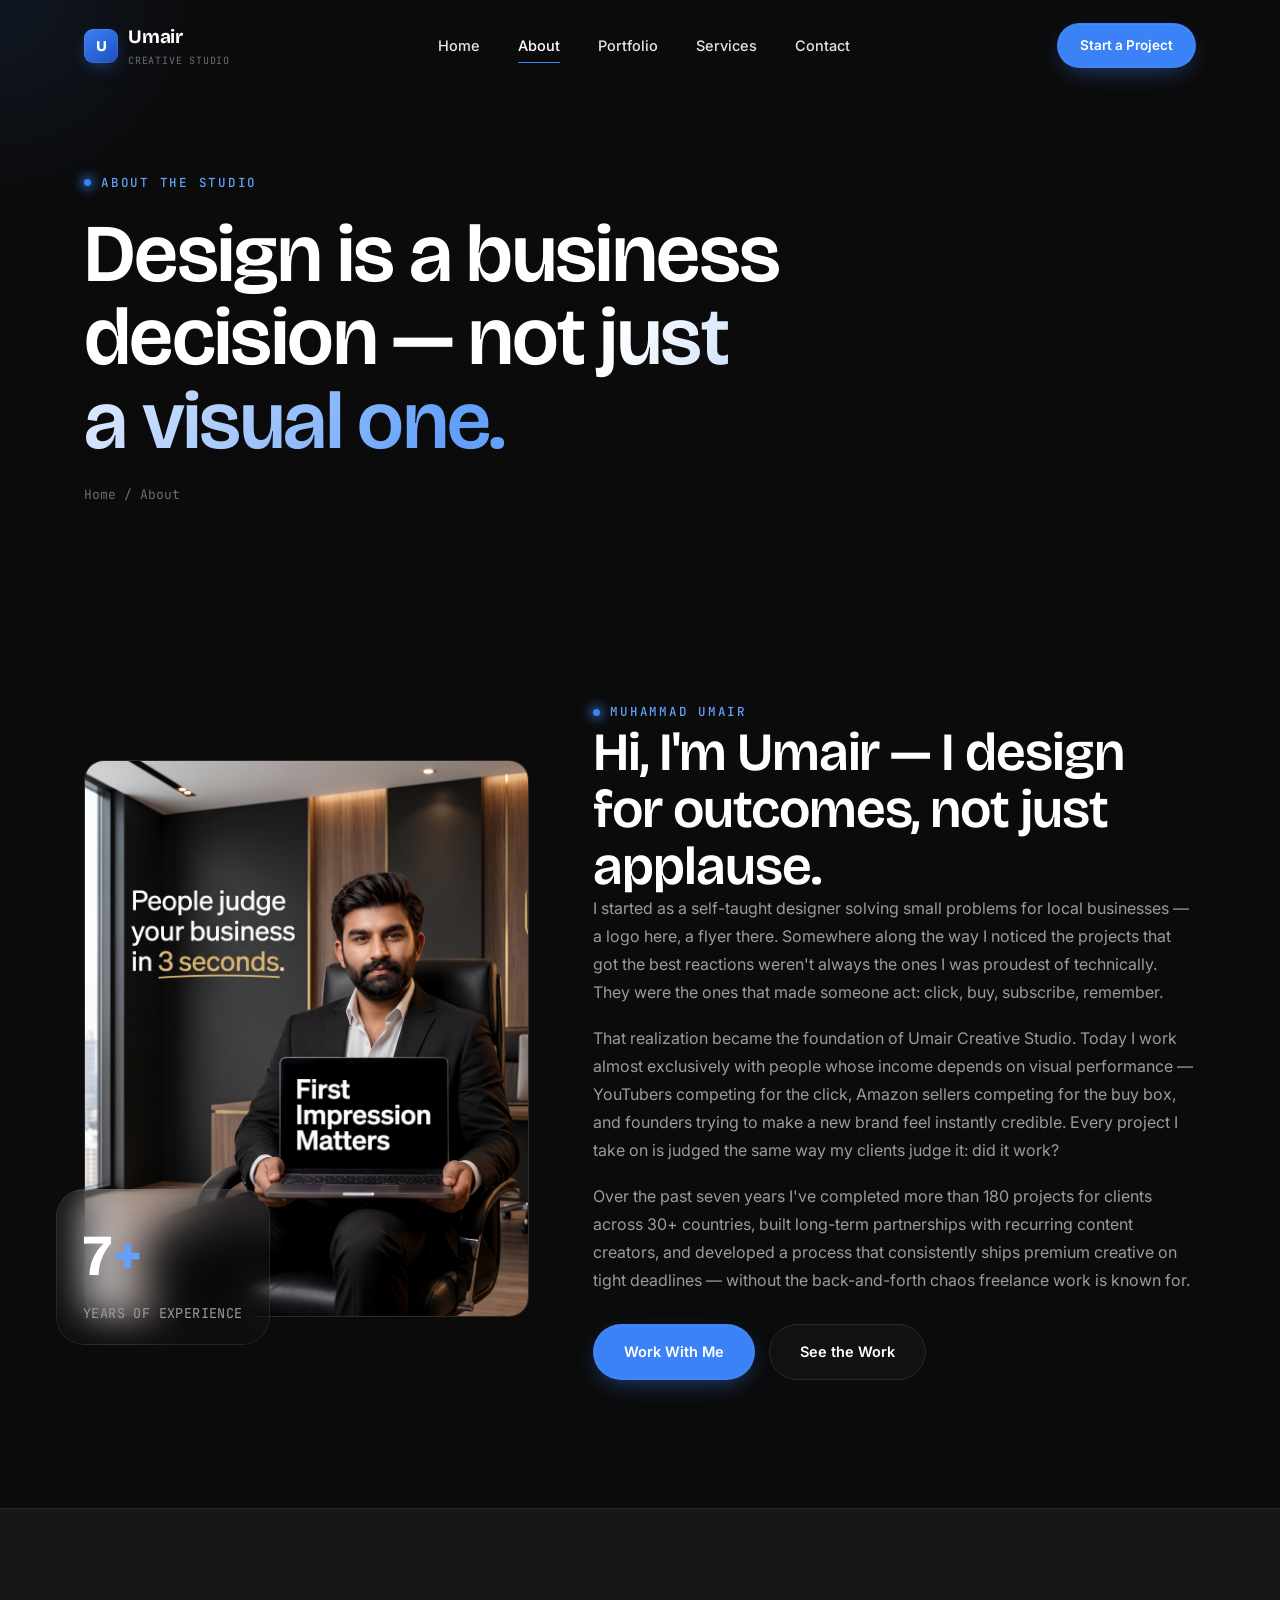
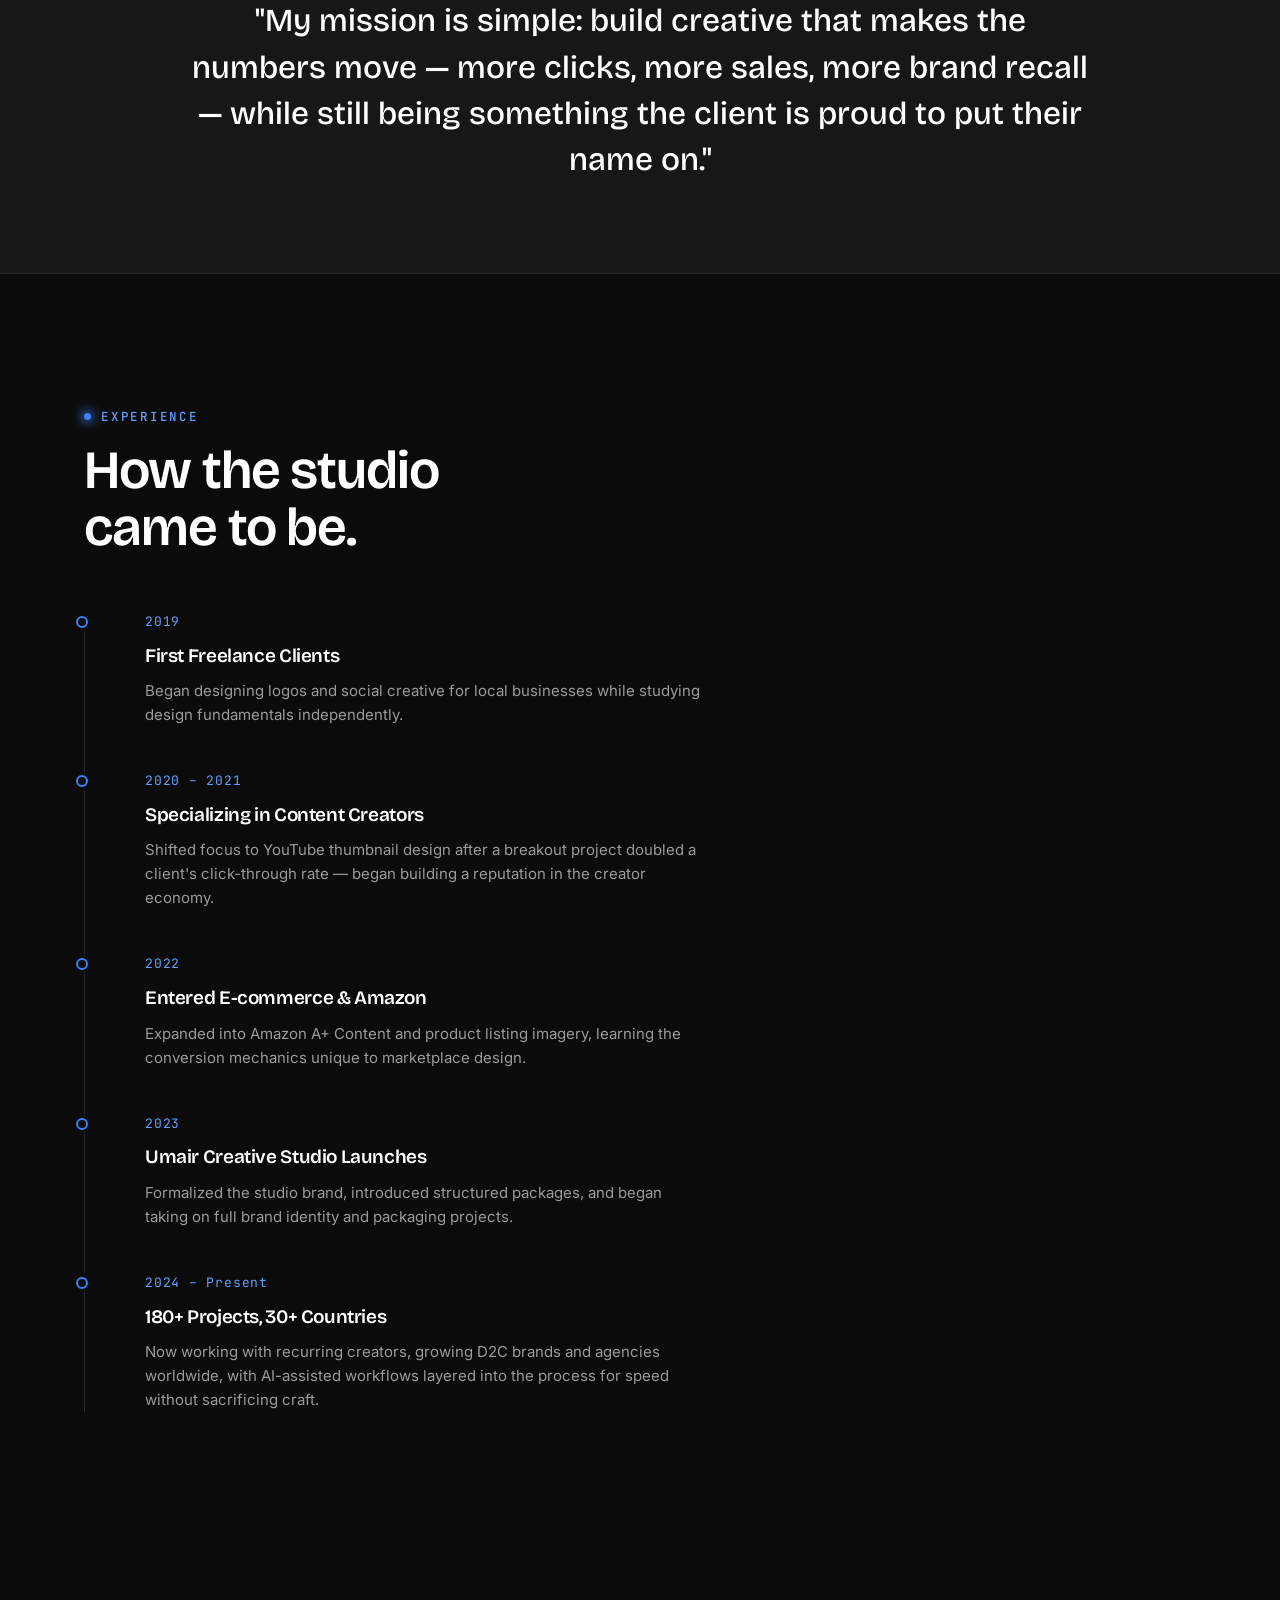
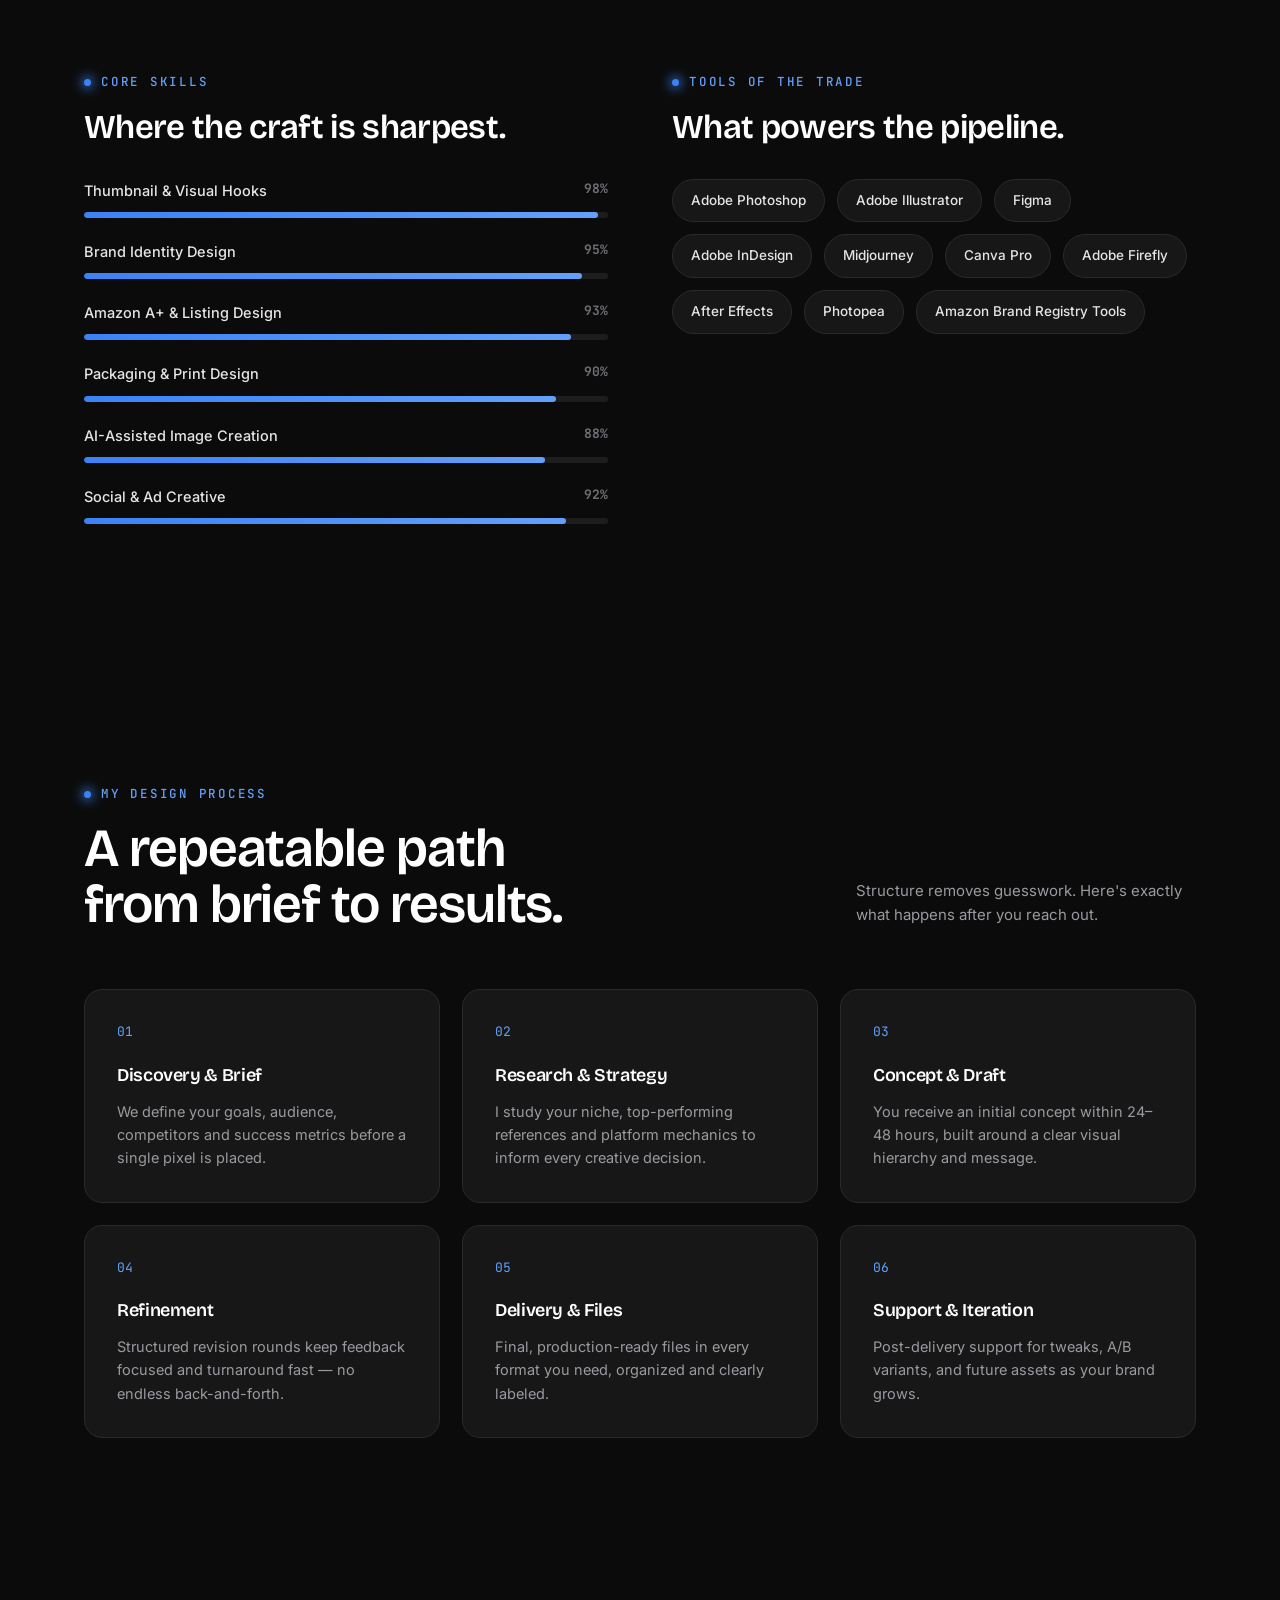
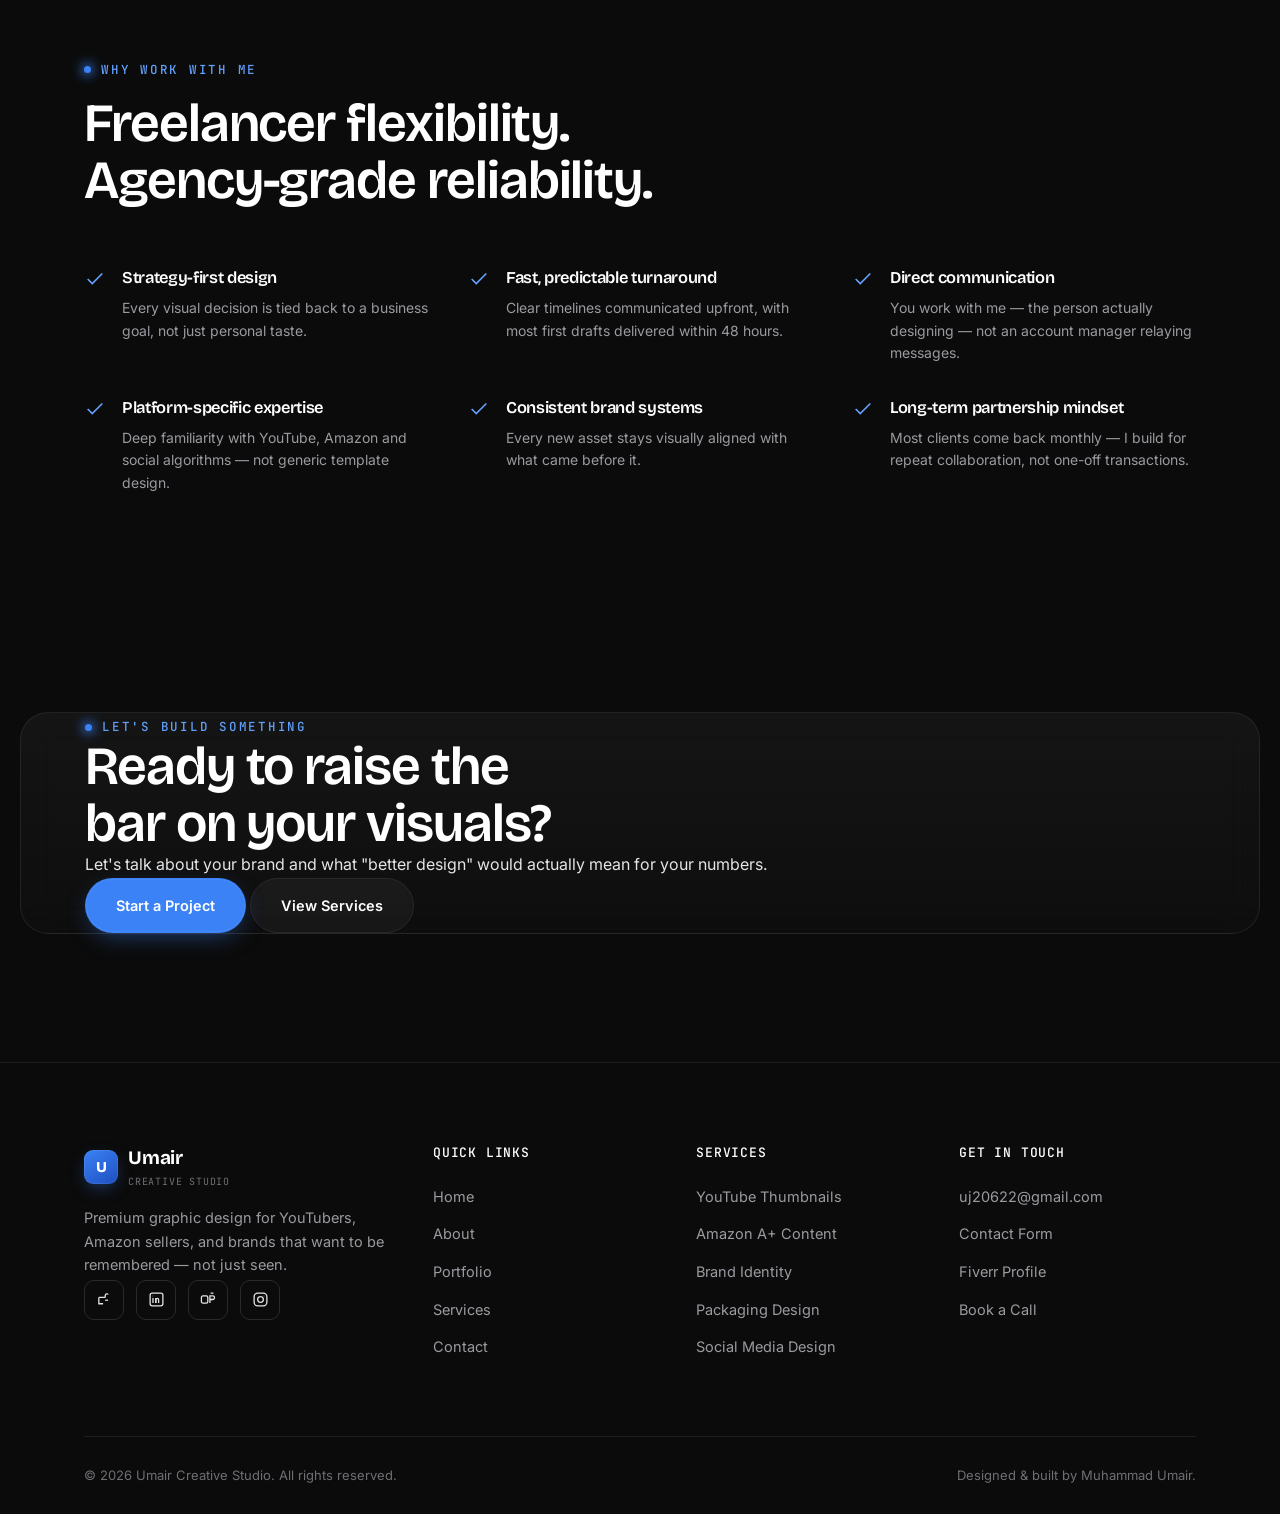
==== commit 039bafa4: "Update about.html" ====
--- a/about.html
+++ b/about.html
@@ -80,7 +80,7 @@
   <div class="container bio-grid">
     <div class="bio-visual reveal">
       <div class="bio-frame" data-tilt style="position: relative; width: 100%; aspect-ratio: 4/5; overflow: hidden; border-radius: 20px; background: rgba(255,255,255,0.03); border: 1px solid rgba(255,255,255,0.1);">
-        <img src="images/smile full .png" alt="Muhammad Umair" style="width: 100%; height: 100%; object-fit: cover; object-position: top center; display: block;">
+        <img src="post.png" alt="Muhammad Umair" style="width: 100%; height: 100%; object-fit: cover; object-position: top center; display: block;">
       </div>
       <div class="bio-badge glass">
         <div class="stat-num">7<span>+</span></div>
